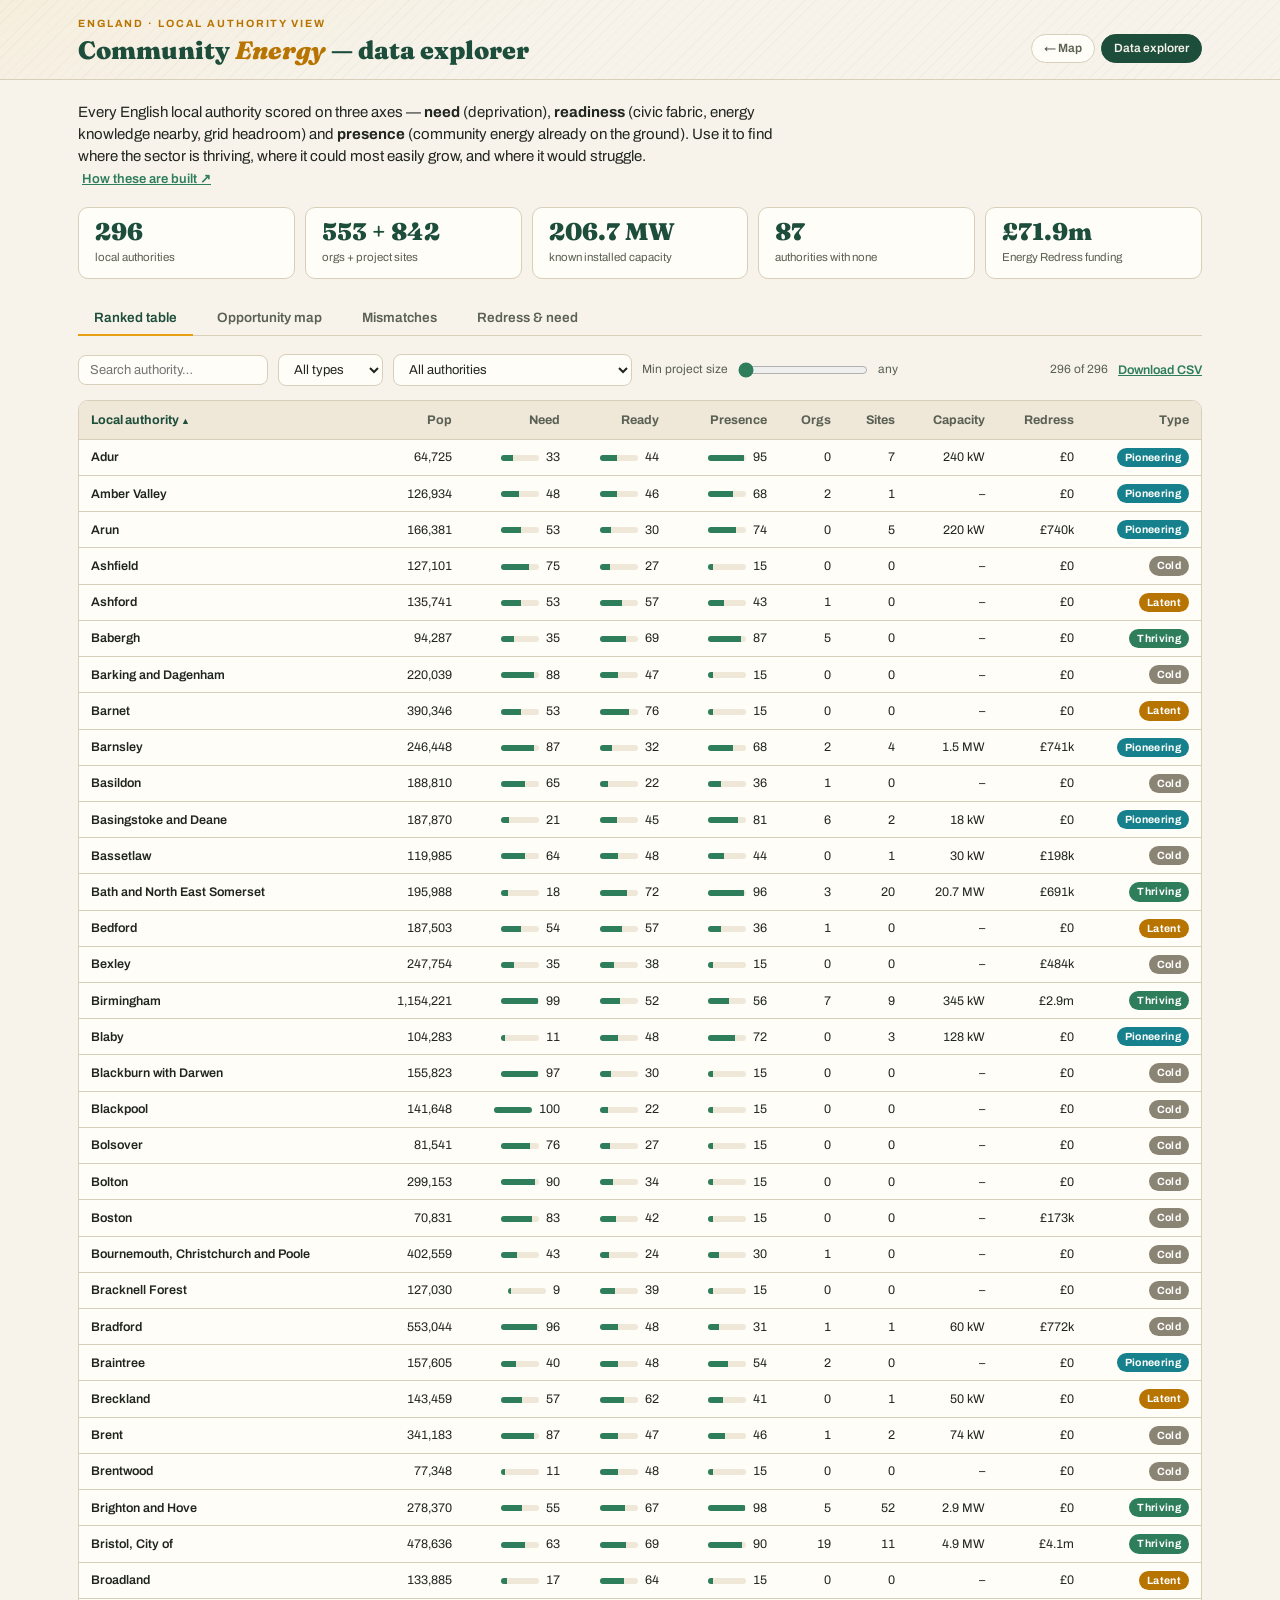
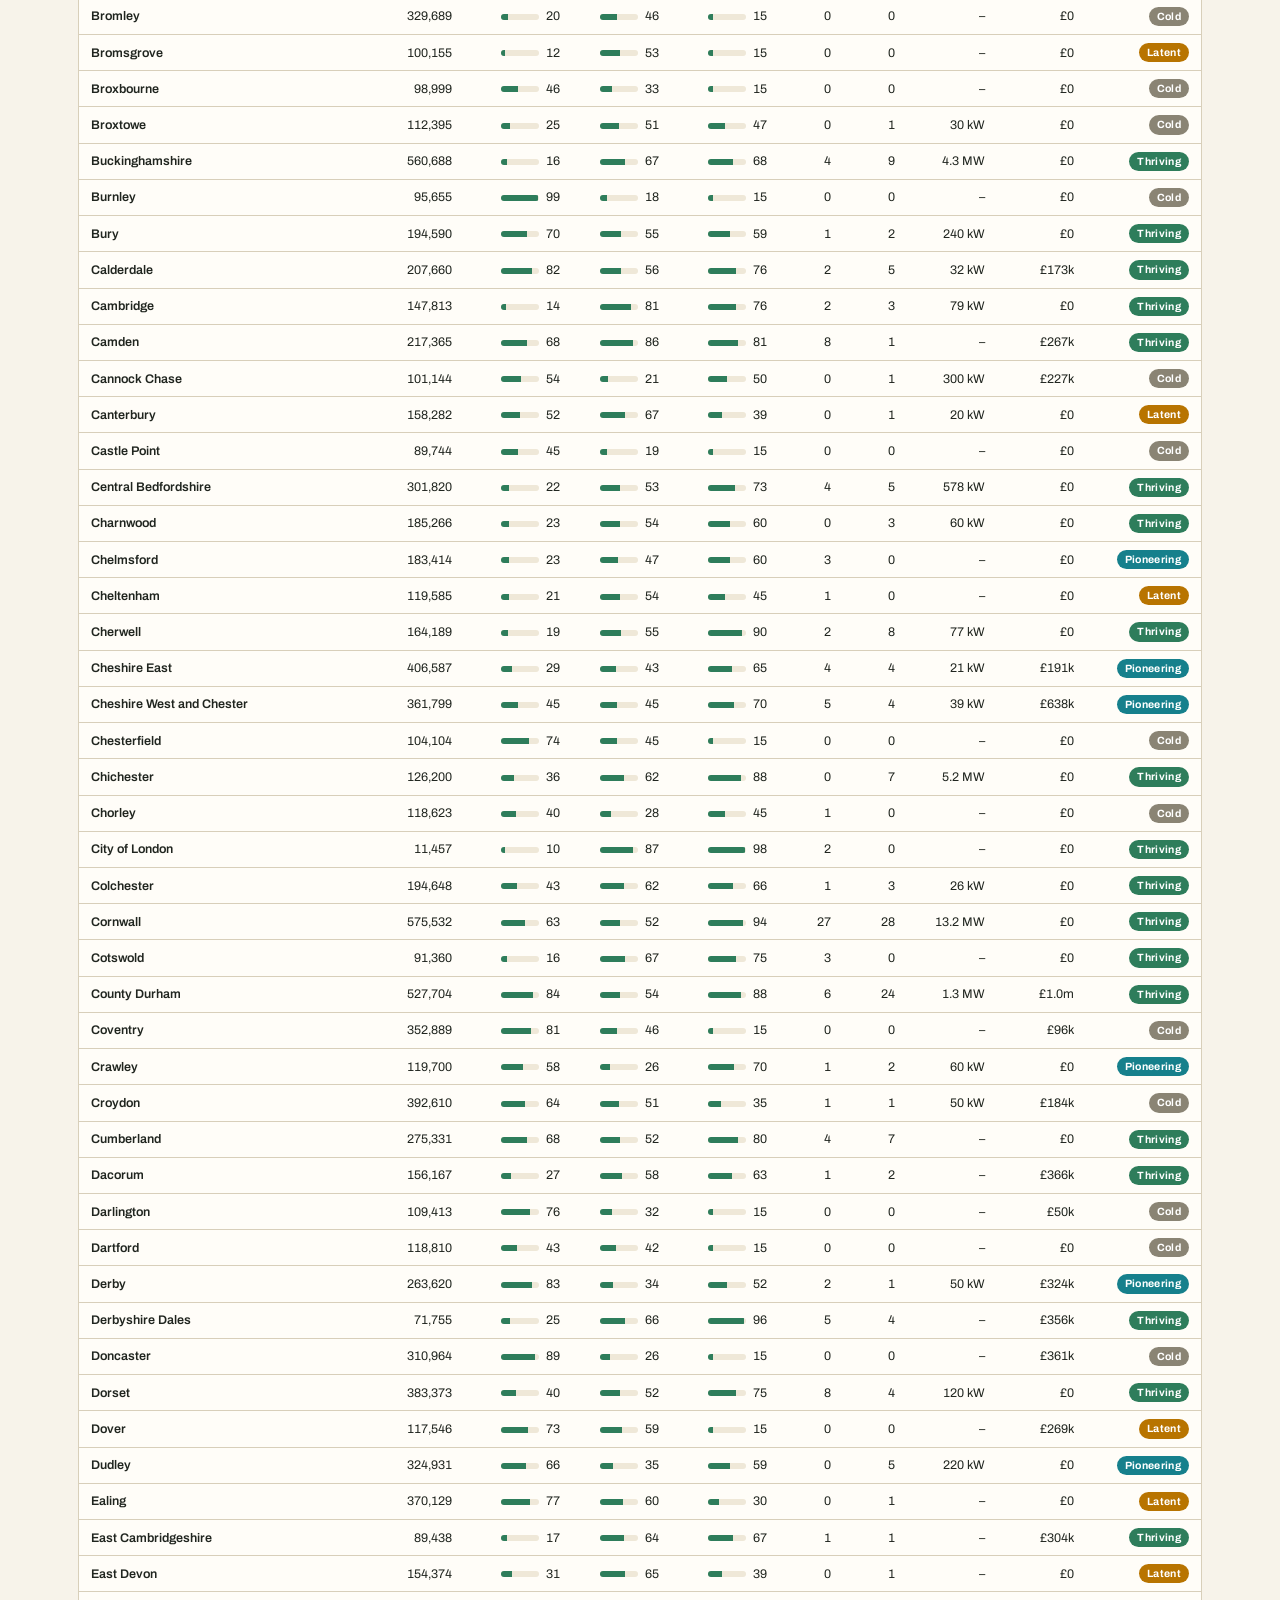
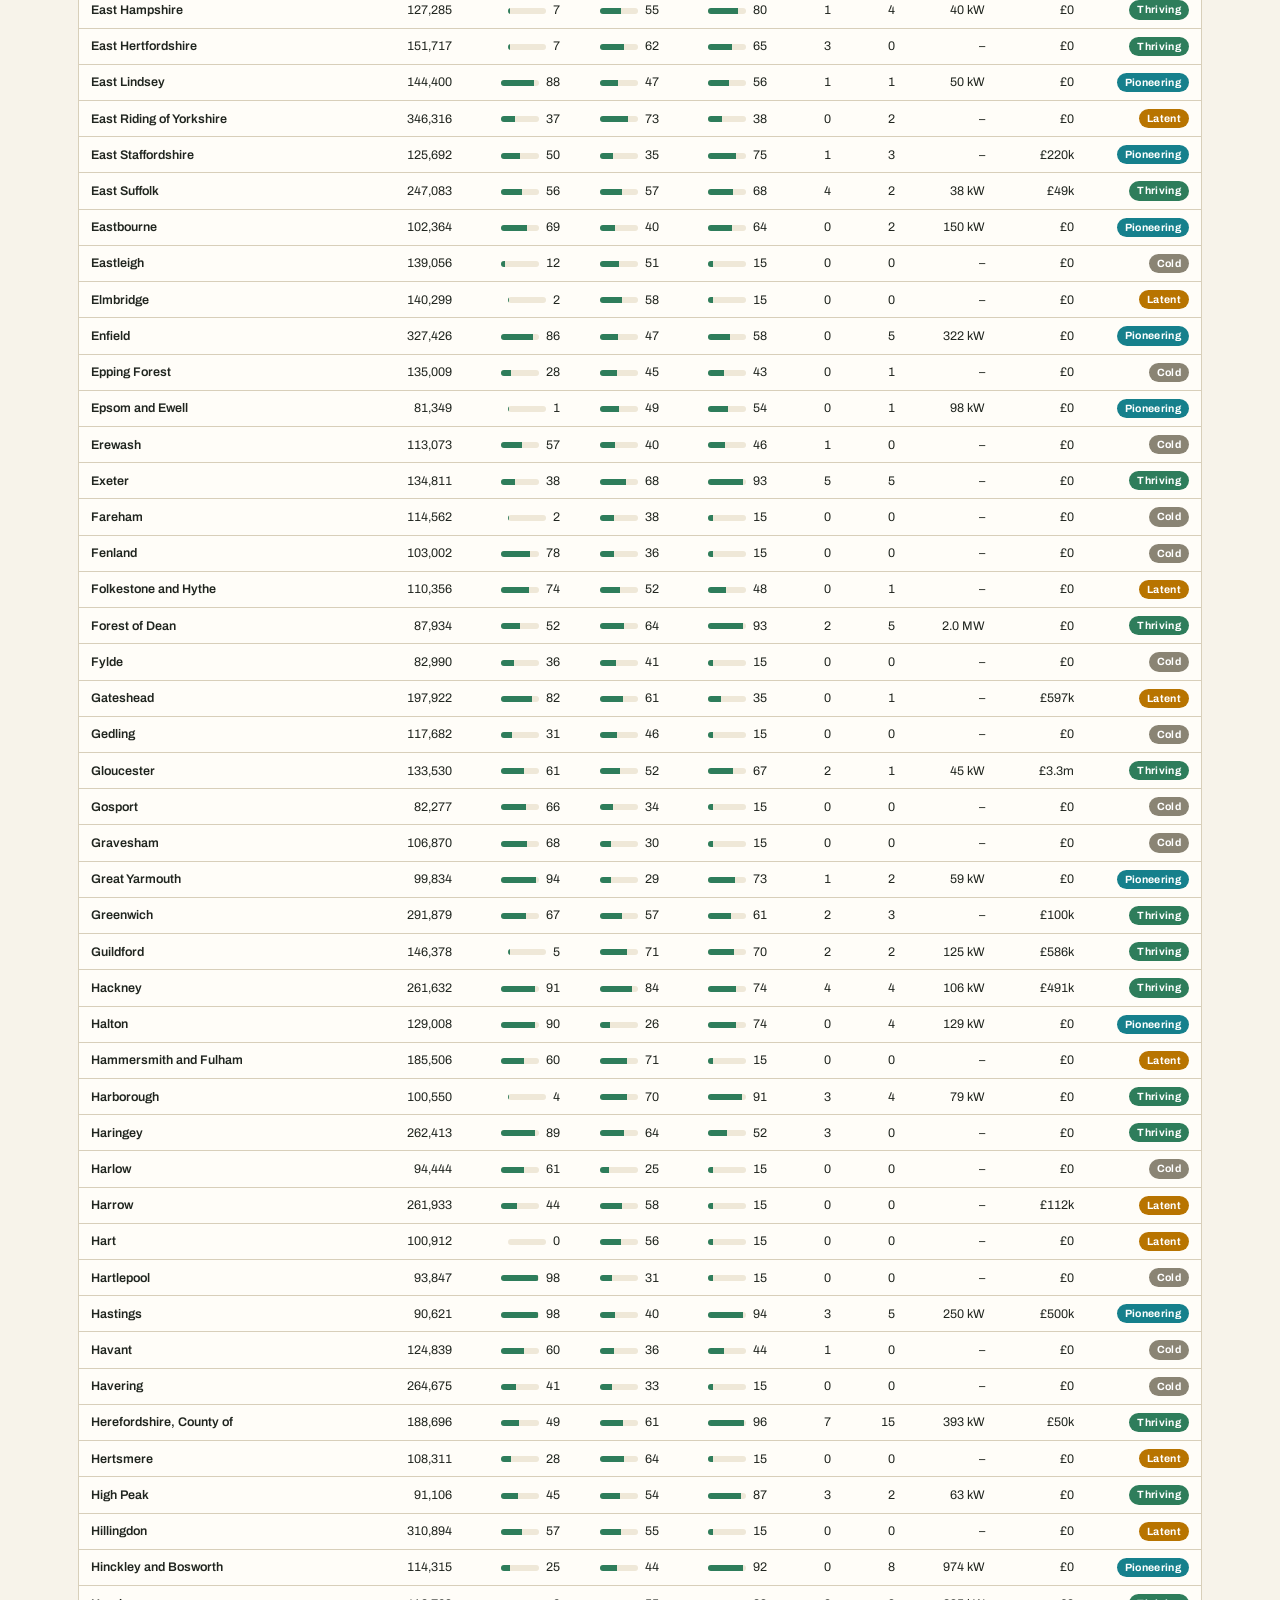
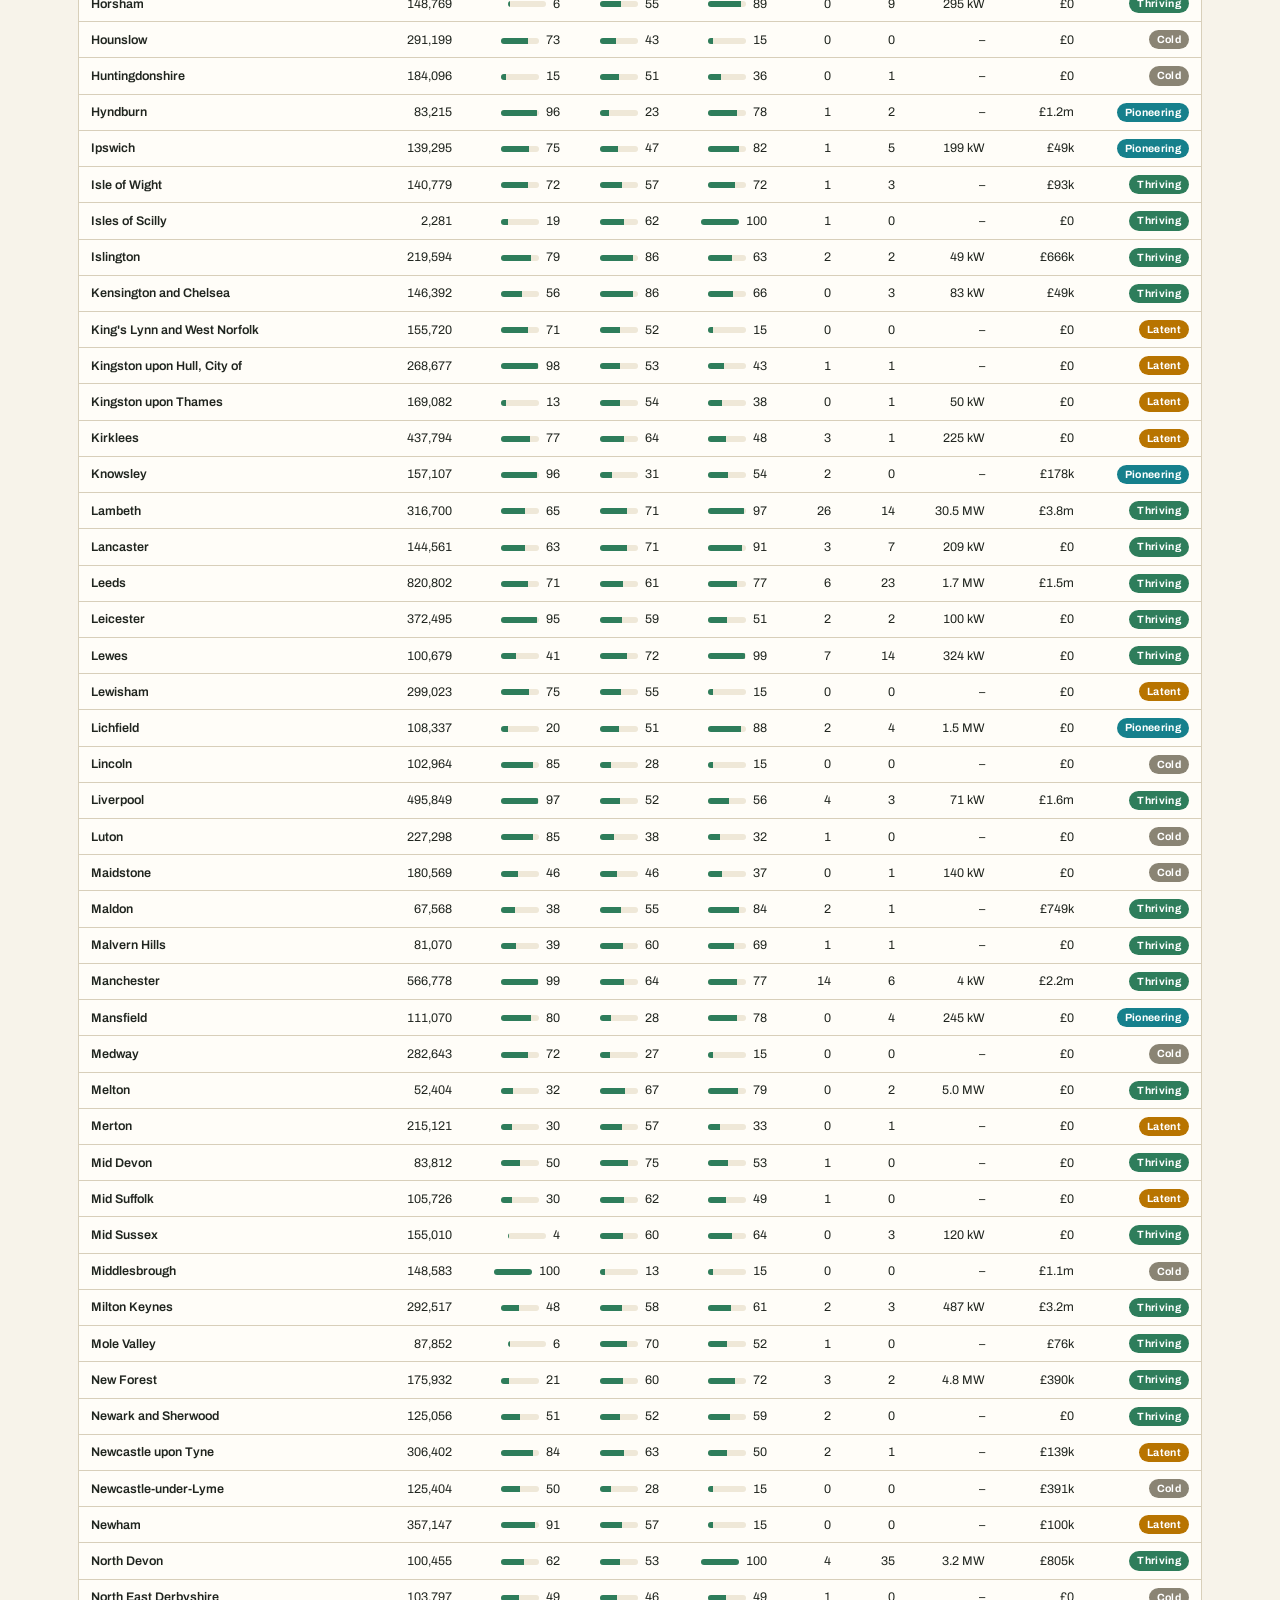
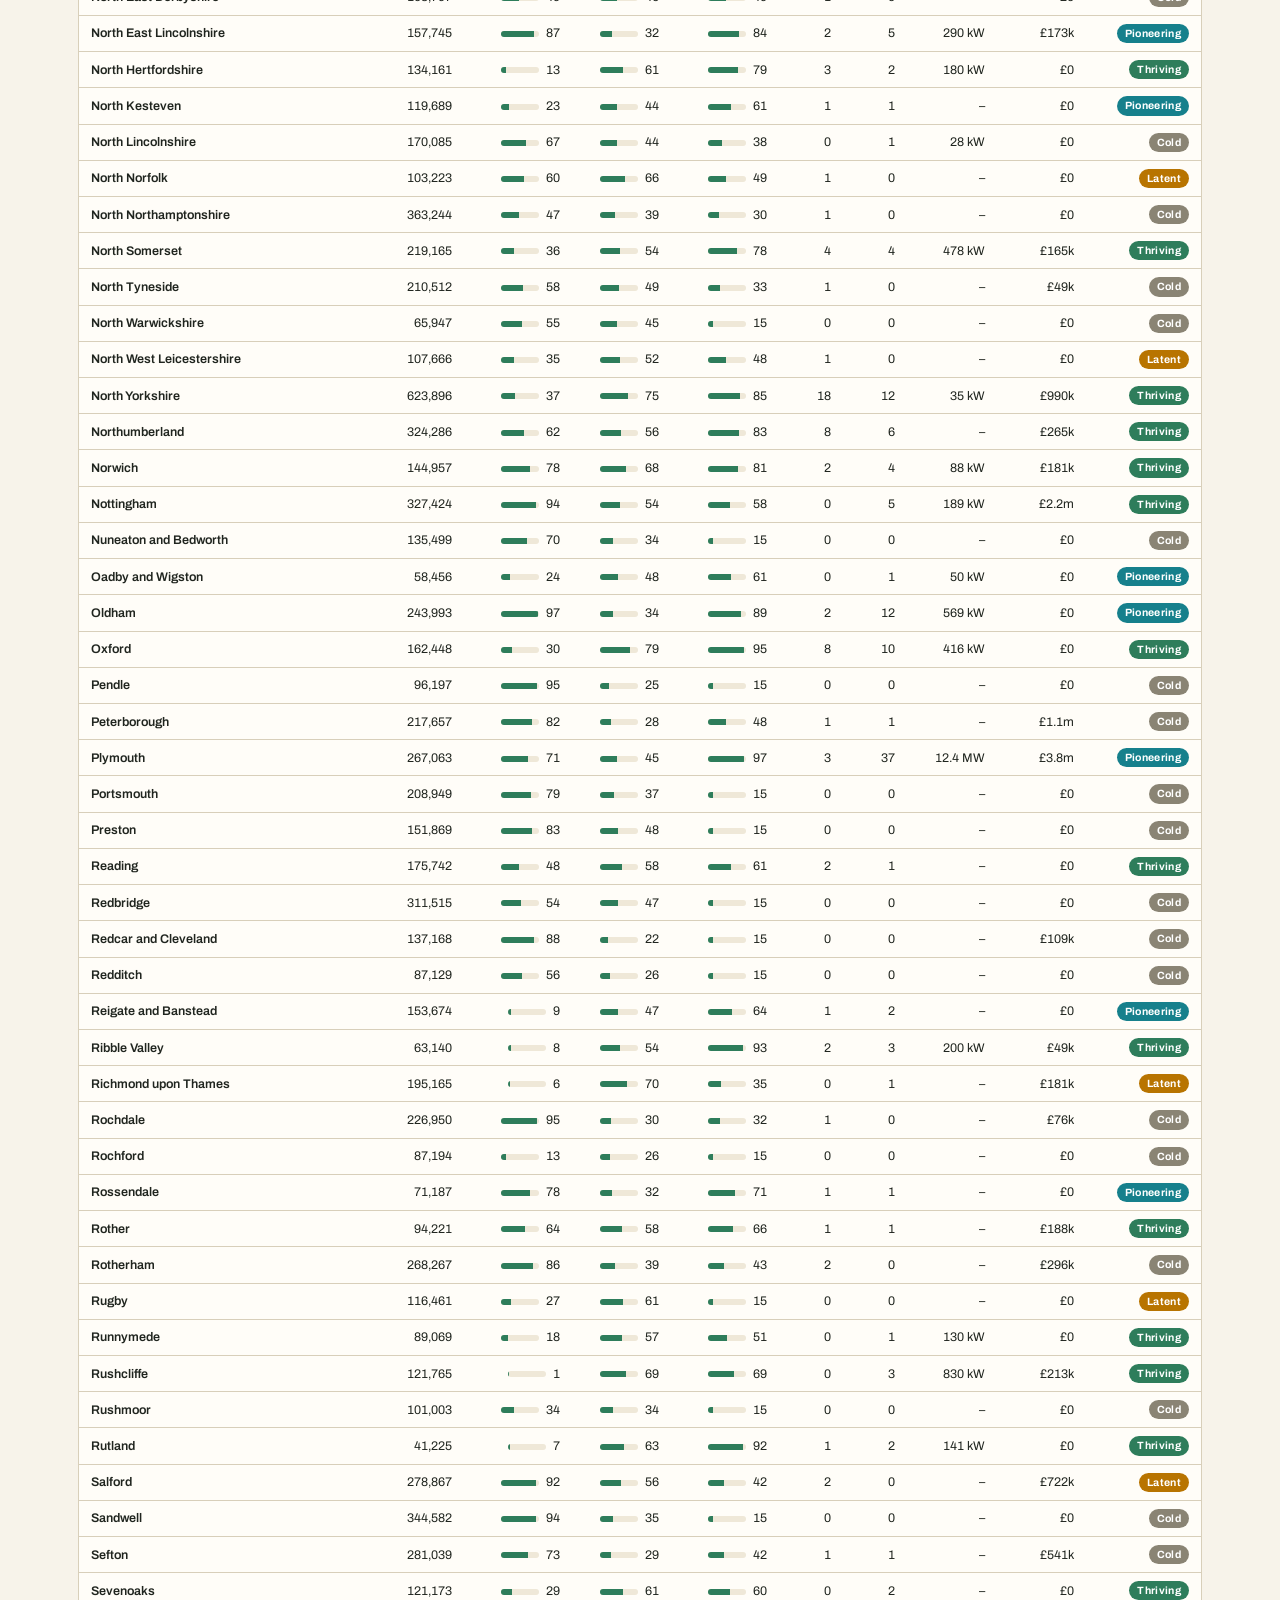
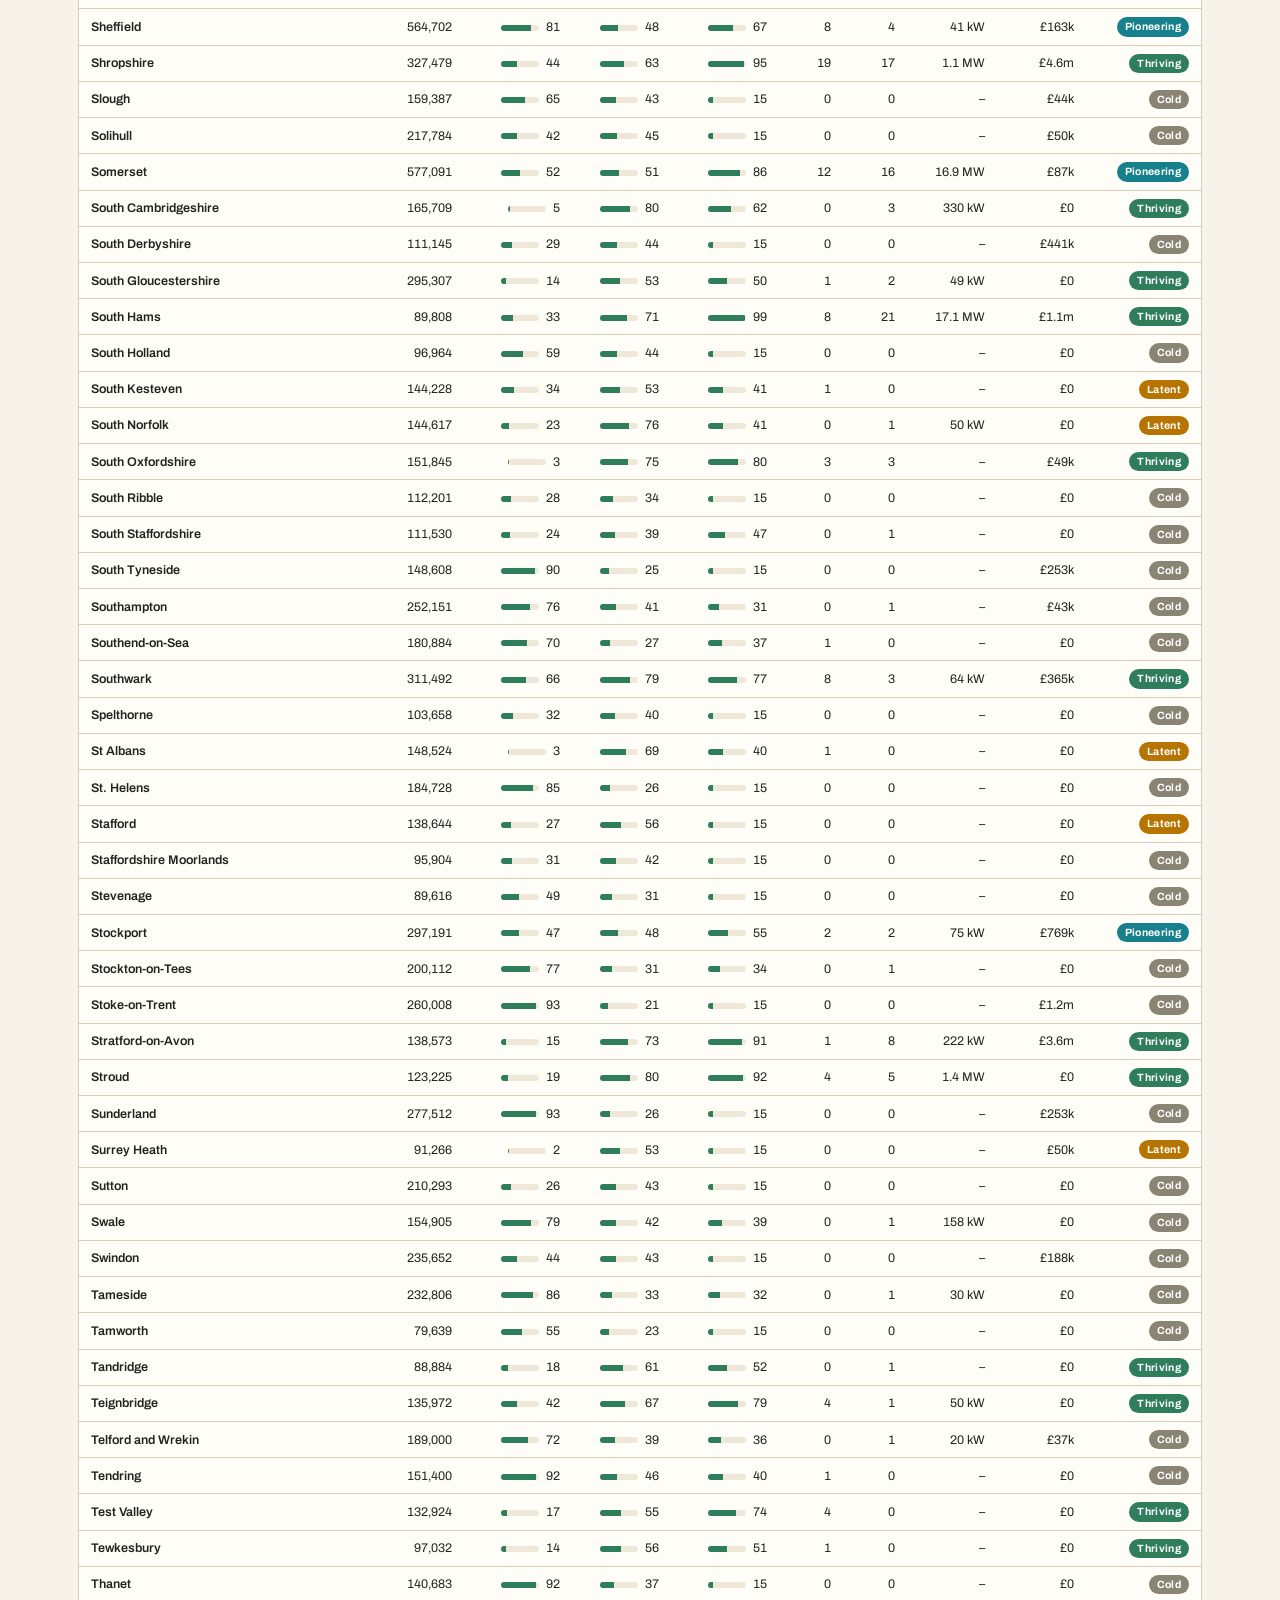
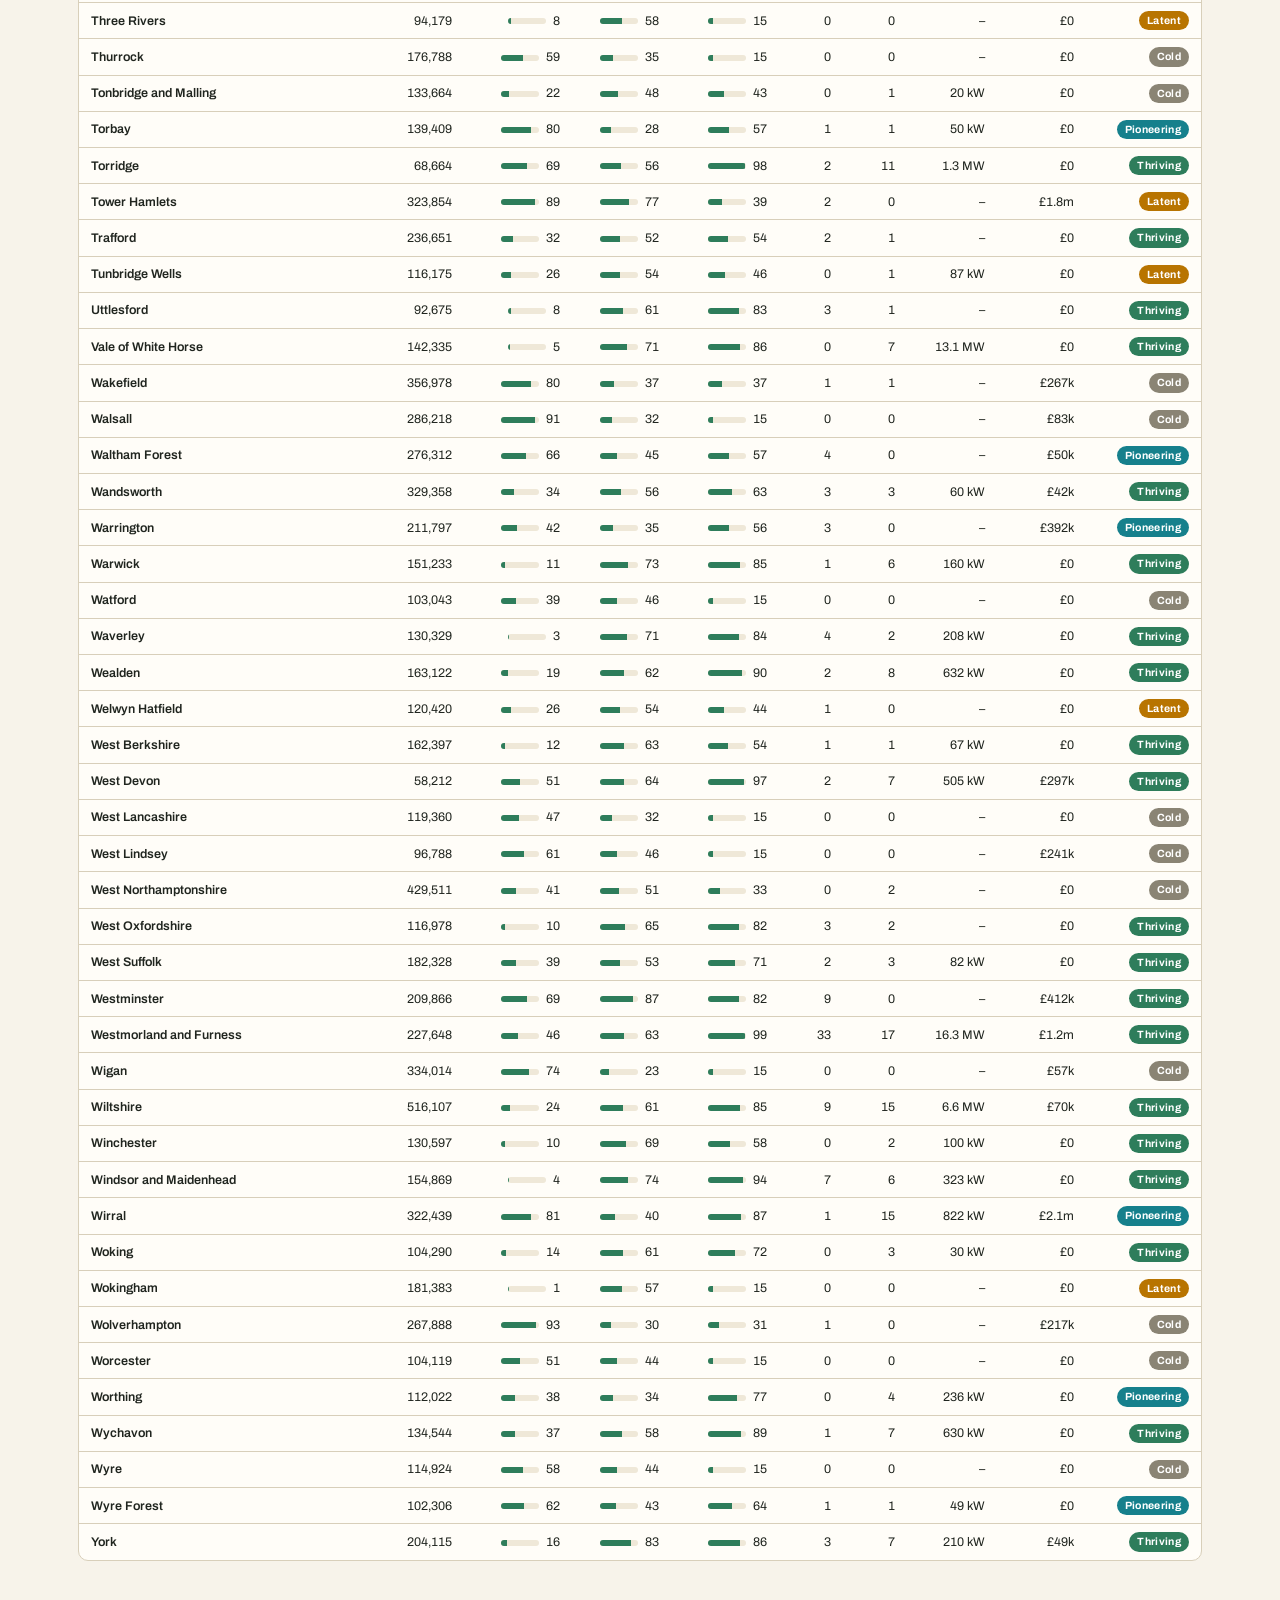
==== web/explore.html @ 7171f8e1 "Add LAD-level data explorer with four analytical lenses Beyond the map, add a data-first explorer (w" ====
<!DOCTYPE html>
<html lang="en">
<head>
<meta charset="utf-8">
<meta name="viewport" content="width=device-width, initial-scale=1">
<title>Community Energy Explorer — Data explorer</title>
<meta name="description" content="Where community energy in England is doing well, where it could most easily do better, and where it would struggle — a data explorer over deprivation, civic fabric, knowledge, grid and redress.">
<link rel="preconnect" href="https://fonts.googleapis.com">
<link rel="preconnect" href="https://fonts.gstatic.com" crossorigin>
<link href="https://fonts.googleapis.com/css2?family=Fraunces:opsz,wght@9..144,500;9..144,650;9..144,900&family=Archivo:wght@400;500;600;700&display=swap" rel="stylesheet">
<link rel="icon" type="image/svg+xml" href="favicon.svg">
<link rel="stylesheet" href="style.css">
</head>
<body class="explore-body">

<header class="explore-top">
  <div class="explore-top-inner">
    <div>
      <div class="kicker">England · local authority view</div>
      <h1>Community <em>Energy</em> — data explorer</h1>
    </div>
    <nav class="view-nav">
      <a class="view-pill" href="index.html">← Map</a>
      <a class="view-pill active" href="explore.html">Data explorer</a>
    </nav>
  </div>
</header>

<main class="explore-main">
  <p class="standfirst lead">Every English local authority scored on three axes — <strong>need</strong>
  (deprivation), <strong>readiness</strong> (civic fabric, energy knowledge nearby, grid headroom)
  and <strong>presence</strong> (community energy already on the ground). Use it to find where the
  sector is thriving, where it could most easily grow, and where it would struggle.
  <button id="method-btn" class="link-btn">How these are built ↗</button></p>

  <div id="stat-strip" class="stat-strip"></div>

  <nav class="lens-tabs" id="lens-tabs" role="tablist">
    <button class="lens-tab active" data-lens="table" role="tab">Ranked table</button>
    <button class="lens-tab" data-lens="typology" role="tab">Opportunity map</button>
    <button class="lens-tab" data-lens="mismatch" role="tab">Mismatches</button>
    <button class="lens-tab" data-lens="redress" role="tab">Redress &amp; need</button>
  </nav>

  <section id="lens-panel" class="lens-panel" aria-live="polite"></section>
</main>

<aside id="drawer" class="drawer hidden">
  <button class="drawer-close" id="drawer-close">×</button>
  <div id="drawer-body"></div>
</aside>
<div id="drawer-scrim" class="drawer-scrim hidden"></div>

<div id="method-modal" class="modal hidden">
  <div class="modal-card">
    <button class="modal-close" id="method-close">×</button>
    <h2>How the explorer is built</h2>
    <div class="modal-scroll">
    <p>Every metric is rolled up to the <strong>local authority district</strong> (296 in England).
    The three headline axes are percentile ranks across those authorities:</p>
    <ul>
      <li><strong>Need</strong> — population-weighted deprivation (English Indices of Deprivation 2025).
      Higher = more deprived.</li>
      <li><strong>Readiness</strong> — the <em>enabling conditions</em>, deliberately excluding existing
      community energy so the comparison is meaningful: civic fabric (charities + community venues per
      resident, 50%), proximity to an energy knowledge base (25%), and green grid headroom where the
      network operator publishes it (25%).</li>
      <li><strong>Presence</strong> — community energy already on the ground: registered societies,
      Community Energy England members and CEE-map project sites, per 100,000 people.</li>
    </ul>
    <p>From these:</p>
    <ul>
      <li><strong>Opportunity</strong> = readiness − presence. High means good conditions but little
      community energy yet — the easiest wins.</li>
      <li><strong>Struggle</strong> = need × (1 − readiness). High means deprived <em>and</em> thin on
      enabling conditions — the hardest ground.</li>
      <li><strong>Typology</strong> — a median split of readiness × presence into <em>thriving</em>,
      <em>latent</em> (easy win), <em>pioneering</em> and <em>cold</em>.</li>
    </ul>
    <p class="small">Caveats: installed capacity comes from the community-maintained CEE map (2024
    vintage) and not every scheme records a size, so capacity totals are a floor, not a census.
    Grid headroom covers only the Northern Powergrid and SSEN SEPD areas; elsewhere readiness uses a
    neutral grid score. Organisation and redress locations are registered offices or stated project
    towns, which may differ from where work actually happens. Full sources and method:
    <a href="https://github.com/mikefsway/community-energy-explorer" target="_blank" rel="noopener">the repository</a>.</p>
    </div>
  </div>
</div>

<script src="explore.js"></script>
</body>
</html>
---- web/style.css ----
:root {
  --paper: #f7f3ea;
  --paper-deep: #efe8d8;
  --ink: #20251f;
  --ink-soft: #5a6052;
  --green: #1d4d3b;
  --green-bright: #2e7d5b;
  --amber: #e8a013;
  --amber-deep: #b87400;
  --teal: #16808c;
  --rule: #d8cfba;
  --card: #fffdf8;
  --shadow: 0 2px 14px rgba(32, 37, 31, .14);
  --font-display: "Fraunces", Georgia, serif;
  --font-body: "Archivo", "Helvetica Neue", sans-serif;
}

* { box-sizing: border-box; }
html, body { margin: 0; height: 100%; }
body {
  font-family: var(--font-body);
  color: var(--ink);
  background: var(--paper);
  font-size: 14px;
  line-height: 1.45;
}

#app { display: flex; height: 100vh; height: 100dvh; }

/* ---------- panel ---------- */
#panel {
  width: 348px;
  min-width: 348px;
  overflow-y: auto;
  background:
    linear-gradient(160deg, rgba(232,160,19,.05), transparent 30%),
    var(--paper);
  border-right: 1px solid var(--rule);
  display: flex;
  flex-direction: column;
  z-index: 5;
}

.panel-head {
  padding: 22px 22px 16px;
  border-bottom: 1px solid var(--rule);
  background:
    repeating-linear-gradient(-45deg, transparent 0 7px, rgba(29,77,59,.035) 7px 8px);
}
.kicker {
  font-size: 10.5px;
  letter-spacing: .18em;
  text-transform: uppercase;
  color: var(--amber-deep);
  font-weight: 700;
  margin-bottom: 6px;
}
.panel-head h1 {
  font-family: var(--font-display);
  font-weight: 900;
  font-size: 27px;
  line-height: 1.08;
  margin: 0 0 8px;
  color: var(--green);
}
.panel-head h1 em {
  font-style: italic;
  color: var(--amber-deep);
}
.standfirst {
  margin: 0;
  color: var(--ink-soft);
  font-size: 13px;
}

.control-block {
  padding: 16px 22px;
  border-bottom: 1px solid var(--rule);
}
.control-block h2 {
  font-family: var(--font-display);
  font-size: 14px;
  font-weight: 650;
  margin: 0 0 10px;
  color: var(--green);
}

/* metric tabs */
.metric-tabs { display: flex; gap: 6px; flex-wrap: wrap; }
.metric-tab {
  font-family: var(--font-body);
  font-size: 12px;
  font-weight: 600;
  padding: 6px 11px;
  border: 1.5px solid var(--rule);
  border-radius: 999px;
  background: var(--card);
  color: var(--ink-soft);
  cursor: pointer;
  transition: all .15s ease;
}
.metric-tab:hover { border-color: var(--green-bright); color: var(--green); }
.metric-tab.active {
  background: var(--green);
  border-color: var(--green);
  color: #f7f3ea;
}
.metric-note {
  font-size: 11.5px;
  color: var(--ink-soft);
  margin: 10px 0 0;
}

/* legend */
#legend { margin-top: 12px; }
.legend-ramp { display: flex; gap: 2px; }
.legend-ramp .cell { flex: 1; height: 13px; border-radius: 2px; }
.legend-labels {
  display: flex; justify-content: space-between;
  font-size: 10.5px; color: var(--ink-soft); margin-top: 3px;
}
.legend-bivar { display: flex; align-items: flex-end; gap: 10px; }
.bivar-grid {
  display: grid;
  grid-template-columns: repeat(3, 26px);
  grid-template-rows: repeat(3, 26px);
  gap: 2px;
  transform: rotate(-45deg) translateY(6px);
  margin: 18px 12px 22px;
}
.bivar-grid .cell { border-radius: 2px; }
.bivar-axis { font-size: 10.5px; color: var(--ink-soft); line-height: 1.5; }

/* layer toggles */
.layer-toggle {
  display: flex; align-items: center; gap: 8px;
  padding: 6px 0;
  font-size: 13px;
  cursor: pointer;
  user-select: none;
}
.layer-toggle input { accent-color: var(--green-bright); width: 15px; height: 15px; }
.swatch {
  width: 13px; height: 13px; border-radius: 50%;
  border: 1.5px solid rgba(32,37,31,.4);
  flex-shrink: 0;
}
.sw-org   { background: var(--amber); }
.sw-proj  { background: var(--green-bright); }
.sw-redress { background: #7d4fb3; }
.sw-knowledge { background: #2d5fa6; }
.sw-infra { background: var(--teal); border-radius: 3px; }
.sw-grid  { background: linear-gradient(90deg,#2e9e5b 33%,#e8a013 33% 66%,#cb4b3a 66%); }
.sw-dno   { background: transparent; border: 2px dashed var(--ink-soft); border-radius: 2px; }
.count { margin-left: auto; font-size: 11px; color: var(--ink-soft); font-variant-numeric: tabular-nums; }

/* detail card */
#detail { font-size: 12.5px; }
.detail-empty { color: var(--ink-soft); font-style: italic; }
.detail-card h3 {
  font-family: var(--font-display);
  font-size: 16px; font-weight: 650;
  margin: 0 0 2px; color: var(--green);
}
.detail-card .sub { color: var(--ink-soft); font-size: 11.5px; margin-bottom: 10px; }
.stat-row {
  display: flex; justify-content: space-between; align-items: baseline;
  padding: 5px 0; border-top: 1px dotted var(--rule);
}
.stat-row .k { color: var(--ink-soft); }
.stat-row .v { font-weight: 700; font-variant-numeric: tabular-nums; }
.decile-pips { display: flex; gap: 2px; margin-top: 2px; }
.decile-pips span {
  width: 14px; height: 7px; border-radius: 1.5px; background: var(--paper-deep);
}

/* footer */
.panel-foot {
  margin-top: auto;
  padding: 14px 22px 18px;
}
.link-btn {
  background: none; border: none; padding: 0;
  font-family: var(--font-body); font-size: 12.5px; font-weight: 600;
  color: var(--green-bright); text-decoration: underline; cursor: pointer;
}
.attribution { font-size: 10px; color: var(--ink-soft); margin-top: 8px; line-height: 1.5; }

/* ---------- map ---------- */
#map-wrap { flex: 1; position: relative; }
#map { position: absolute; inset: 0; background: #e7e2d4; }

#search-box {
  position: absolute; top: 14px; left: 14px; z-index: 4;
  width: 240px;
}
#search {
  width: 100%;
  font-family: var(--font-body); font-size: 13px;
  padding: 9px 12px;
  border: 1.5px solid var(--rule); border-radius: 8px;
  background: var(--card); color: var(--ink);
  box-shadow: var(--shadow);
  outline: none;
}
#search:focus { border-color: var(--green-bright); }
#search-results {
  background: var(--card); border-radius: 8px; margin-top: 4px;
  box-shadow: var(--shadow); overflow: hidden;
}
#search-results div {
  padding: 8px 12px; font-size: 12.5px; cursor: pointer;
}
#search-results div:hover { background: var(--paper-deep); }

#zoom-hint {
  position: absolute; bottom: 26px; left: 50%; transform: translateX(-50%);
  background: rgba(32,37,31,.82); color: #f7f3ea;
  font-size: 12px; padding: 6px 14px; border-radius: 999px;
  pointer-events: none; opacity: 0; transition: opacity .4s;
  z-index: 4;
}
#zoom-hint.show { opacity: 1; }

/* popups */
.maplibregl-popup-content {
  font-family: var(--font-body);
  background: var(--card);
  border-radius: 8px;
  box-shadow: var(--shadow);
  padding: 12px 14px;
  font-size: 12.5px;
  max-width: 260px;
}
.maplibregl-popup-content h4 {
  font-family: var(--font-display);
  margin: 0 0 4px; font-size: 14px; color: var(--green);
}
.maplibregl-popup-content .tag {
  display: inline-block;
  font-size: 10px; font-weight: 700; letter-spacing: .06em; text-transform: uppercase;
  padding: 2px 7px; border-radius: 999px;
  background: var(--paper-deep); color: var(--ink-soft);
  margin: 0 4px 6px 0;
}
.maplibregl-popup-content p { margin: 4px 0 0; }

/* ---------- modal ---------- */
.modal {
  position: fixed; inset: 0; z-index: 50;
  background: rgba(32,37,31,.5);
  display: flex; align-items: center; justify-content: center;
  padding: 20px;
}
.modal.hidden { display: none; }
.modal-card {
  position: relative;
  background: var(--paper);
  border-radius: 12px;
  max-width: 620px; max-height: 84vh; overflow-y: auto;
  padding: 28px 32px;
  box-shadow: 0 12px 50px rgba(0,0,0,.3);
}
.modal-card h2 {
  font-family: var(--font-display); font-weight: 900;
  color: var(--green); margin: 0 0 12px; font-size: 22px;
}
.modal-card ul { padding-left: 20px; }
.modal-card li { margin-bottom: 8px; }
.modal-card .small { font-size: 12px; color: var(--ink-soft); }
.modal-close {
  position: absolute; top: 10px; right: 14px;
  background: none; border: none; font-size: 26px; color: var(--ink-soft);
  cursor: pointer; line-height: 1;
}

/* ---------- mobile ---------- */
@media (max-width: 760px) {
  #app { flex-direction: column-reverse; }
  #panel {
    width: 100%; min-width: 0;
    max-height: 46vh;
    border-right: none; border-top: 1px solid var(--rule);
  }
  .panel-head h1 { font-size: 21px; }
  #search-box { width: calc(100% - 28px); }
}

/* ============================================================
   View navigation (shared map ↔ explorer)
   ============================================================ */
.view-nav { display: flex; gap: 6px; margin-top: 12px; }
.view-pill {
  font-size: 12px; font-weight: 600; text-decoration: none;
  padding: 5px 12px; border-radius: 999px;
  border: 1.5px solid var(--rule); background: var(--card); color: var(--ink-soft);
  transition: all .15s ease;
}
.view-pill:hover { border-color: var(--green-bright); color: var(--green); }
.view-pill.active { background: var(--green); border-color: var(--green); color: var(--paper); }

/* ============================================================
   Data explorer page
   ============================================================ */
.explore-body { background: var(--paper); overflow-y: auto; height: auto; min-height: 100%; }
.explore-top {
  border-bottom: 1px solid var(--rule);
  background:
    linear-gradient(160deg, rgba(232,160,19,.06), transparent 40%),
    repeating-linear-gradient(-45deg, transparent 0 7px, rgba(29,77,59,.03) 7px 8px),
    var(--paper);
  position: sticky; top: 0; z-index: 30;
  backdrop-filter: blur(2px);
}
.explore-top-inner {
  max-width: 1180px; margin: 0 auto;
  display: flex; align-items: flex-end; justify-content: space-between; gap: 18px;
  padding: 16px 28px;
}
.explore-top h1 {
  font-family: var(--font-display); font-weight: 900; font-size: 25px; line-height: 1.05;
  margin: 4px 0 0; color: var(--green);
}
.explore-top h1 em { font-style: italic; color: var(--amber-deep); }
.explore-top .view-nav { margin: 0; }

.explore-main { max-width: 1180px; margin: 0 auto; padding: 22px 28px 64px; }
.lead { font-size: 15px; max-width: 78ch; margin: 0 0 18px; color: var(--ink); }
.lead .link-btn { font-size: 13px; margin-left: 4px; }

/* stat strip */
.stat-strip {
  display: flex; flex-wrap: wrap; gap: 10px; margin-bottom: 22px;
}
.stat {
  flex: 1 1 150px; background: var(--card); border: 1px solid var(--rule);
  border-radius: 10px; padding: 12px 16px;
}
.stat-v {
  font-family: var(--font-display); font-weight: 900; font-size: 24px; color: var(--green);
  font-variant-numeric: tabular-nums; line-height: 1;
}
.stat-k { font-size: 11.5px; color: var(--ink-soft); margin-top: 5px; }

/* lens tabs */
.lens-tabs { display: flex; gap: 8px; flex-wrap: wrap; border-bottom: 1.5px solid var(--rule); margin-bottom: 18px; }
.lens-tab {
  font-family: var(--font-body); font-size: 13.5px; font-weight: 600;
  padding: 9px 16px; border: none; background: none; color: var(--ink-soft);
  cursor: pointer; border-bottom: 2.5px solid transparent; margin-bottom: -1.5px;
}
.lens-tab:hover { color: var(--green); }
.lens-tab.active { color: var(--green); border-bottom-color: var(--amber); }

.lens-intro { font-size: 13.5px; color: var(--ink-soft); max-width: 84ch; margin: 0 0 16px; line-height: 1.55; }
.lens-intro strong { color: var(--ink); }
.rstat { display: inline-block; margin-top: 6px; color: var(--ink); }
.rstat strong { color: var(--amber-deep); }

/* badges */
.badge {
  display: inline-block; font-size: 10.5px; font-weight: 700; letter-spacing: .03em;
  padding: 2px 8px; border-radius: 999px; color: #fff; white-space: nowrap;
}
.badge.thriving   { background: var(--green-bright); }
.badge.latent     { background: var(--amber-deep); }
.badge.pioneering { background: var(--teal); }
.badge.cold       { background: #8a8474; }

/* ---------- controls ---------- */
.controls {
  display: flex; flex-wrap: wrap; align-items: center; gap: 10px; margin-bottom: 14px;
}
.ctrl-input {
  font-family: var(--font-body); font-size: 13px;
  padding: 7px 11px; border: 1.5px solid var(--rule); border-radius: 8px;
  background: var(--card); color: var(--ink); outline: none;
}
.ctrl-input:focus { border-color: var(--green-bright); }
#t-search { min-width: 190px; }
.ctrl-slider {
  display: flex; align-items: center; gap: 8px; font-size: 12px; color: var(--ink-soft);
}
.ctrl-slider input[type=range] { accent-color: var(--green-bright); width: 130px; }
.ctrl-slider span { font-variant-numeric: tabular-nums; min-width: 46px; }
.ctrl-spacer { flex: 1; }
.ctrl-count { font-size: 12px; color: var(--ink-soft); font-variant-numeric: tabular-nums; }

/* ---------- data table ---------- */
.table-scroll { overflow-x: auto; border: 1px solid var(--rule); border-radius: 10px; background: var(--card); }
.data-table { width: 100%; border-collapse: collapse; font-size: 12.5px; }
.data-table th {
  text-align: right; padding: 10px 12px; font-weight: 700; color: var(--ink-soft);
  white-space: nowrap; cursor: pointer; position: sticky; top: 0;
  background: var(--paper-deep); border-bottom: 1.5px solid var(--rule); user-select: none;
}
.data-table th.tl { text-align: left; }
.data-table th:hover { color: var(--green); }
.data-table th.sorted { color: var(--green); }
.data-table th.sorted.asc::after { content: " ▲"; font-size: 9px; }
.data-table th.sorted.desc::after { content: " ▼"; font-size: 9px; }
.data-table td { padding: 8px 12px; border-bottom: 1px solid var(--rule); white-space: nowrap; }
.data-table td.num { text-align: right; font-variant-numeric: tabular-nums; }
.data-table td.tl { text-align: left; font-weight: 600; color: var(--ink); }
.data-table tbody tr { cursor: pointer; }
.data-table tbody tr:hover { background: var(--paper); }
.data-table tbody tr:last-child td { border-bottom: none; }

.minibar {
  display: inline-block; width: 38px; height: 6px; background: var(--paper-deep);
  border-radius: 3px; vertical-align: middle; margin-right: 7px; overflow: hidden;
}
.minibar i { display: block; height: 100%; background: var(--green-bright); }
.minibar.wide { width: 100%; height: 8px; }

/* ---------- typology / scatter ---------- */
.typo-wrap { display: flex; gap: 22px; align-items: flex-start; flex-wrap: wrap; }
.scatter { flex: 1 1 460px; min-width: 320px; max-width: 780px; height: auto;
  border: 1px solid var(--rule); border-radius: 10px; background: var(--card); }
.scatter .q-thriving   { fill: rgba(46,125,91,.09); }
.scatter .q-latent     { fill: rgba(232,160,19,.13); }
.scatter .q-pioneering { fill: rgba(22,128,140,.07); }
.scatter .q-cold       { fill: rgba(138,132,116,.09); }
.scatter .med { stroke: var(--ink-soft); stroke-width: 1; stroke-dasharray: 4 4; opacity: .55; }
.scatter .axlab { font-family: var(--font-body); font-size: 12px; font-weight: 600; fill: var(--ink-soft); }
.scatter .axlab.small { font-size: 10.5px; font-weight: 600; }
.scatter .qlab { font-family: var(--font-body); font-size: 12px; font-weight: 800; letter-spacing: .08em; opacity: .8; }
.scatter .badge-thriving   { fill: var(--green-bright); }
.scatter .badge-latent     { fill: var(--amber-deep); }
.scatter .badge-pioneering { fill: var(--teal); }
.scatter .badge-cold       { fill: #8a8474; }
.scatter .dot { cursor: pointer; transition: stroke-width .1s; }
.scatter .dot:hover { stroke-width: 1.6; }

.typo-side { flex: 1 1 280px; min-width: 240px; display: flex; flex-direction: column; gap: 16px; }
.typo-list h3 {
  font-family: var(--font-display); font-size: 14px; font-weight: 650; color: var(--green);
  margin: 0 0 8px; display: flex; align-items: center; gap: 7px; line-height: 1.3;
}
.typo-list ol { list-style: none; margin: 0; padding: 0; }
.typo-list li, .mm-card li {
  display: flex; justify-content: space-between; align-items: baseline; gap: 10px;
  padding: 6px 0; border-top: 1px dotted var(--rule); font-size: 12.5px; cursor: pointer;
}
.typo-list li:hover, .mm-card li:hover { color: var(--green); }
.typo-list li span, .mm-card li span { font-weight: 600; }
.typo-list li em, .mm-card li em {
  font-style: normal; color: var(--ink-soft); font-size: 11.5px; font-variant-numeric: tabular-nums;
  white-space: nowrap;
}
.mm-empty { color: var(--ink-soft); font-style: italic; cursor: default; }

/* ---------- mismatch grid ---------- */
.mismatch-grid { display: grid; grid-template-columns: repeat(auto-fit, minmax(280px, 1fr)); gap: 16px; }
.mm-card { background: var(--card); border: 1px solid var(--rule); border-radius: 12px; padding: 16px 18px; }
.mm-head { display: flex; align-items: center; justify-content: space-between; gap: 10px; }
.mm-head h3 { font-family: var(--font-display); font-size: 15px; font-weight: 650; color: var(--green); margin: 0; }
.mm-count {
  font-family: var(--font-display); font-weight: 900; font-size: 20px; color: var(--amber-deep);
  font-variant-numeric: tabular-nums;
}
.mm-sub { font-size: 12px; color: var(--ink-soft); margin: 4px 0 8px; line-height: 1.5; }
.mm-card ol { list-style: none; margin: 0; padding: 0; }
.mm-more { font-size: 11.5px; color: var(--ink-soft); margin-top: 8px; }

/* ---------- detail drawer ---------- */
.drawer {
  position: fixed; top: 0; right: 0; height: 100%; width: 384px; max-width: 92vw;
  background: var(--card); box-shadow: -8px 0 36px rgba(32,37,31,.22); z-index: 60;
  overflow-y: auto; padding: 24px 26px 48px;
}
.drawer.hidden { display: none; }
.drawer-scrim { position: fixed; inset: 0; background: rgba(32,37,31,.32); z-index: 55; }
.drawer-scrim.hidden { display: none; }
.drawer-close {
  position: absolute; top: 12px; right: 16px; background: none; border: none;
  font-size: 26px; color: var(--ink-soft); cursor: pointer; line-height: 1;
}
.d-kicker { font-size: 11px; letter-spacing: .04em; text-transform: uppercase; color: var(--ink-soft); margin-bottom: 6px; }
.drawer h2 { font-family: var(--font-display); font-weight: 900; font-size: 22px; color: var(--green); margin: 0 0 4px; }
.d-typblurb { font-size: 12.5px; color: var(--ink-soft); margin: 0 0 16px; font-style: italic; }
.d-axes { display: flex; flex-direction: column; gap: 9px; margin-bottom: 16px; }
.d-axis { display: grid; grid-template-columns: 130px 1fr 32px; align-items: center; gap: 8px; font-size: 12px; }
.d-axis > span { color: var(--ink-soft); }
.d-axis b { text-align: right; font-variant-numeric: tabular-nums; }
.d-scores { display: flex; gap: 10px; margin-bottom: 16px; }
.d-score { flex: 1; background: var(--paper); border: 1px solid var(--rule); border-radius: 9px; padding: 9px 12px; }
.d-score span { display: block; font-size: 11px; color: var(--ink-soft); }
.d-score b { font-family: var(--font-display); font-size: 19px; color: var(--ink); font-variant-numeric: tabular-nums; }
.d-grid { display: flex; flex-direction: column; }
.d-row { display: flex; justify-content: space-between; gap: 12px; padding: 6px 0; border-top: 1px dotted var(--rule); font-size: 12.5px; }
.d-row span { color: var(--ink-soft); }
.d-row strong { font-variant-numeric: tabular-nums; text-align: right; }
.d-maplink {
  display: inline-block; margin-top: 18px; font-size: 13px; font-weight: 700;
  color: var(--green-bright); text-decoration: none; padding: 9px 16px;
  border: 1.5px solid var(--green-bright); border-radius: 8px;
}
.d-maplink:hover { background: var(--green); border-color: var(--green); color: var(--paper); }

.modal-scroll { max-height: 64vh; overflow-y: auto; }

/* ---------- explorer mobile ---------- */
@media (max-width: 760px) {
  .explore-top-inner { flex-direction: column; align-items: flex-start; gap: 10px; padding: 14px 18px; }
  .explore-main { padding: 18px 18px 56px; }
  .lead { font-size: 14px; }
  .typo-wrap { flex-direction: column; }
  .scatter { width: 100%; }
}
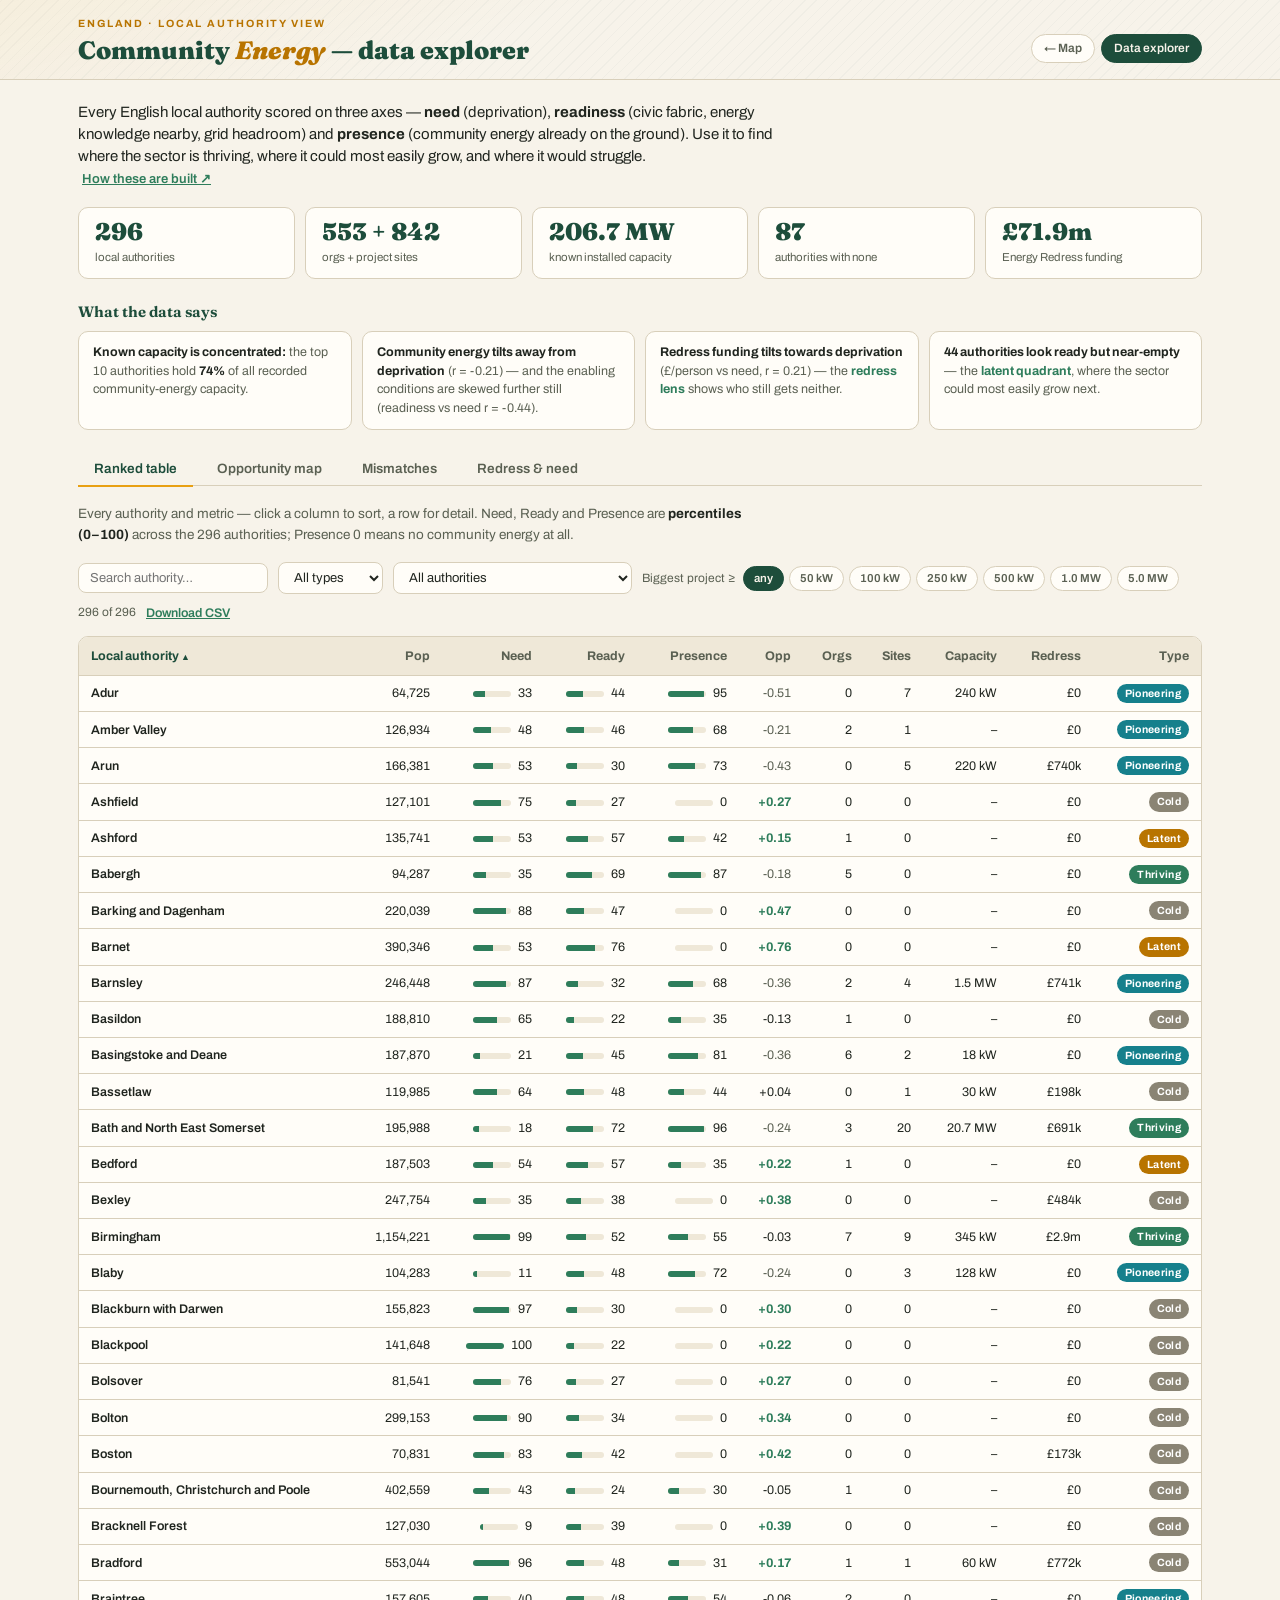
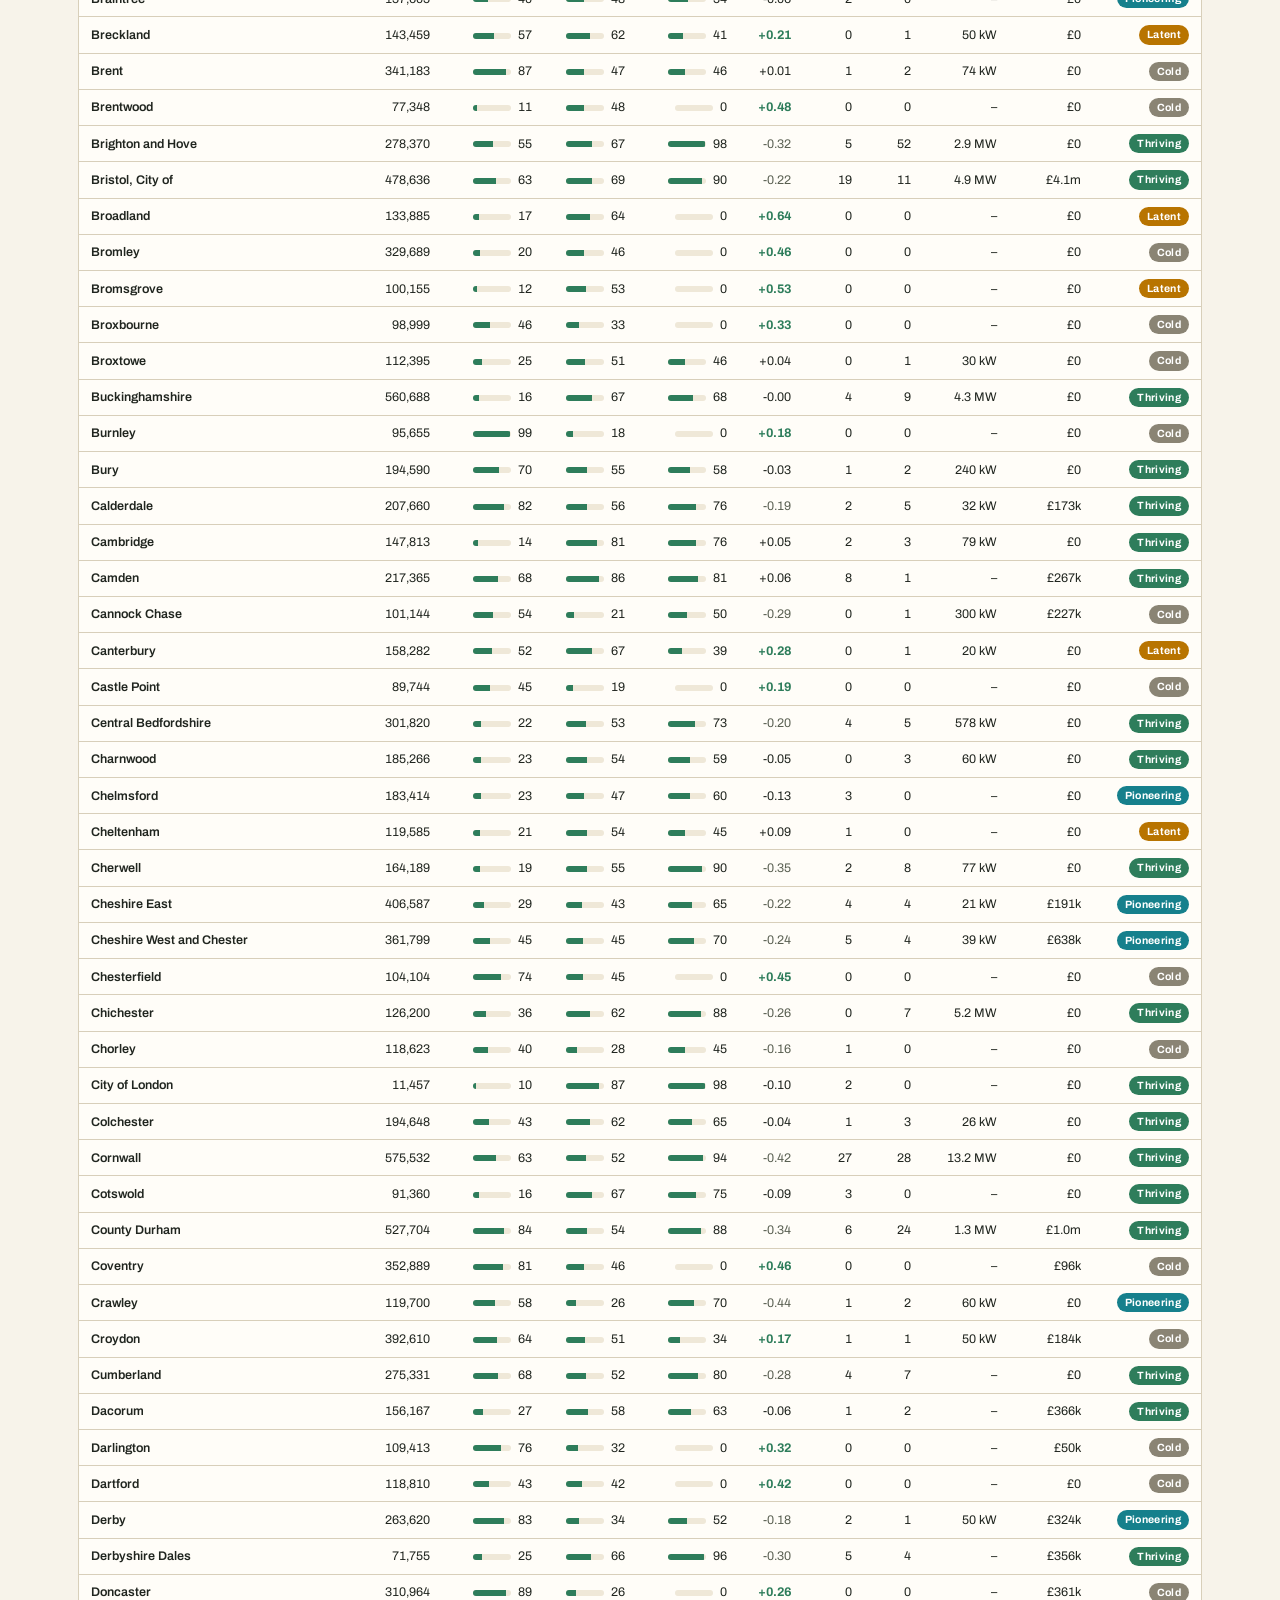
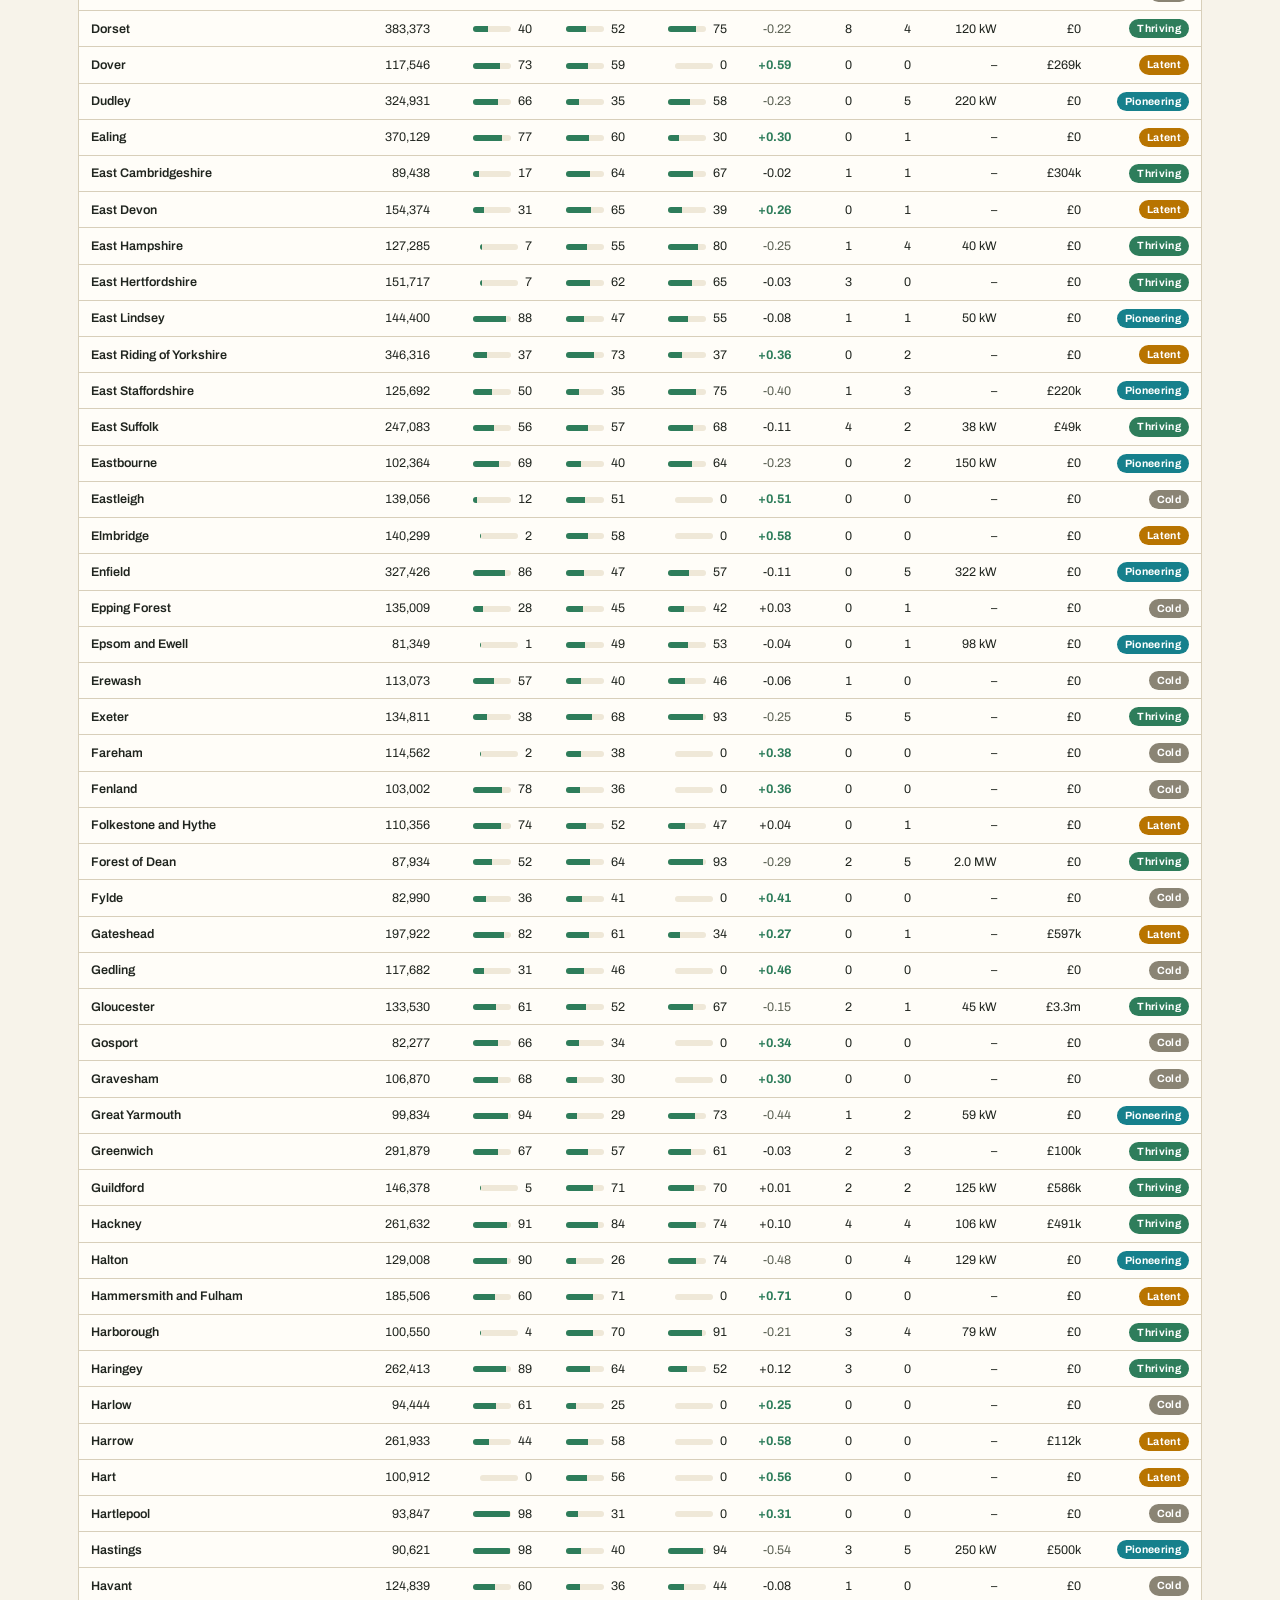
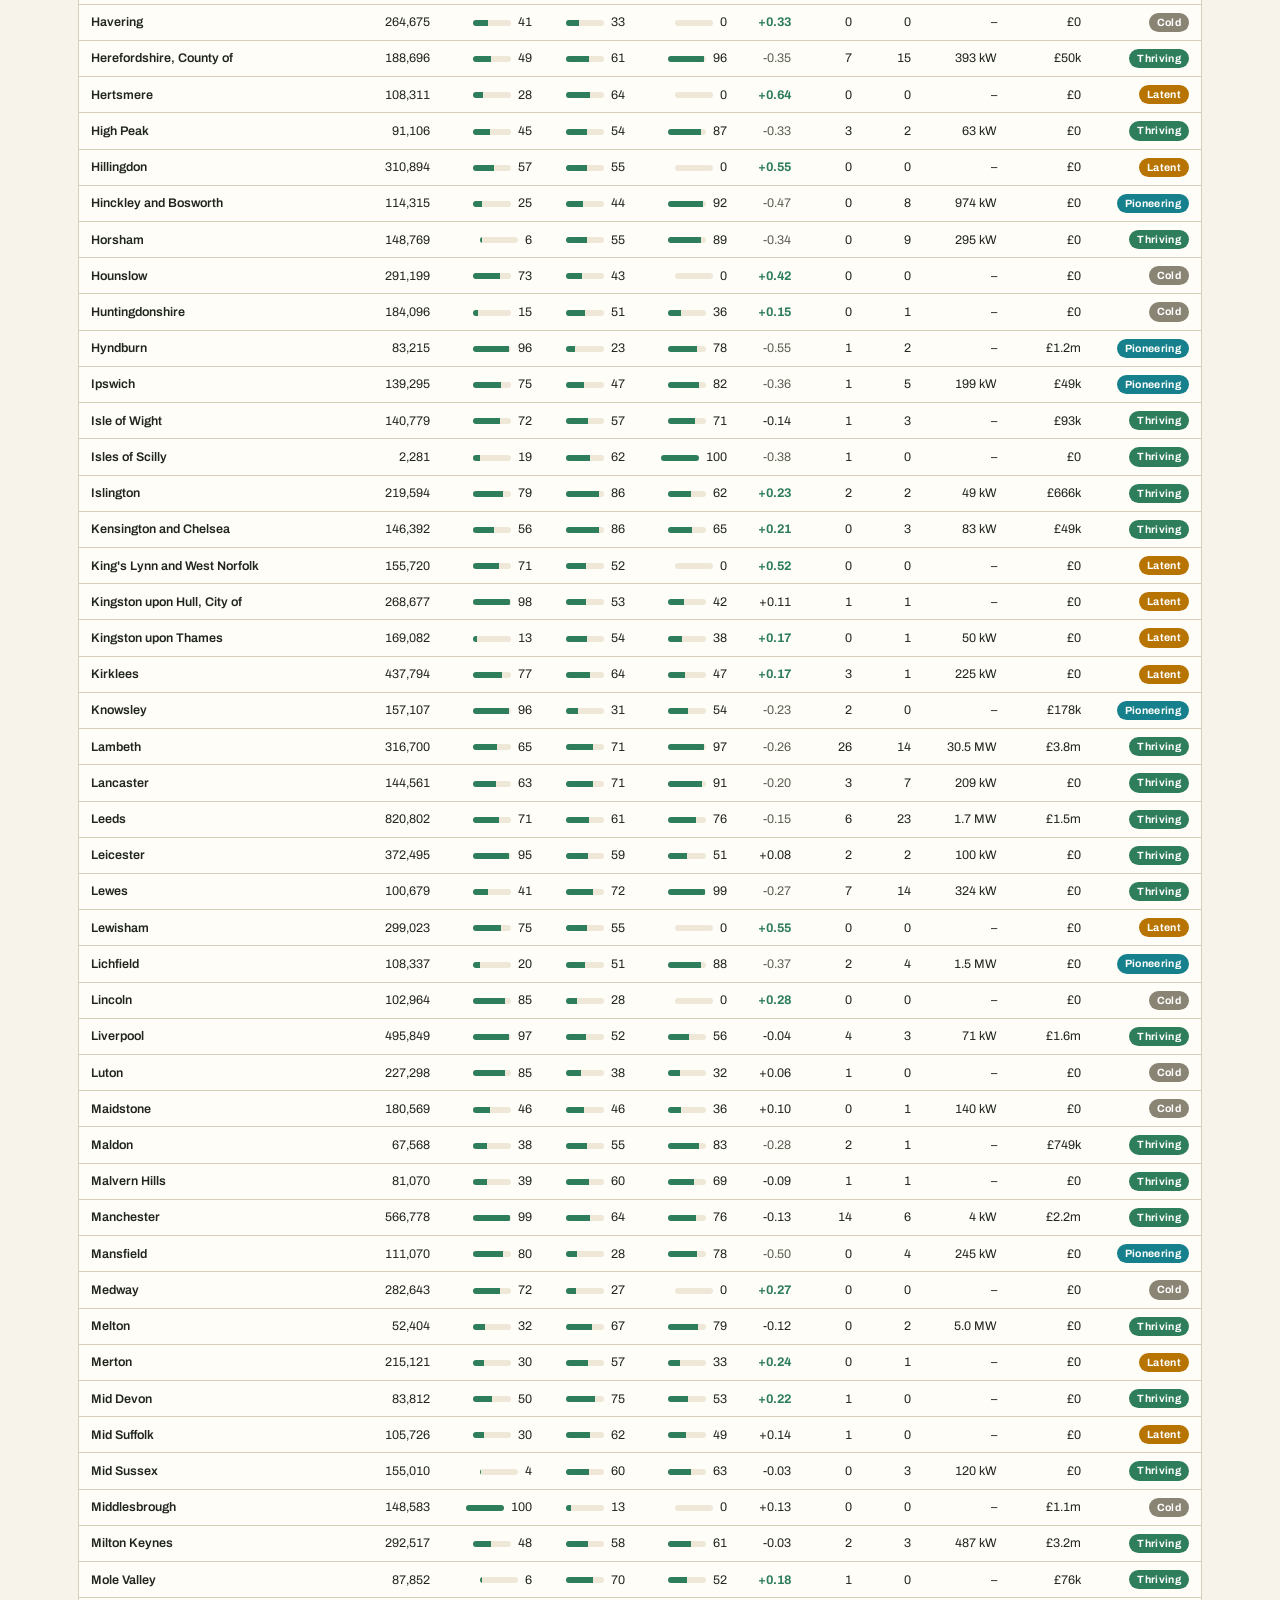
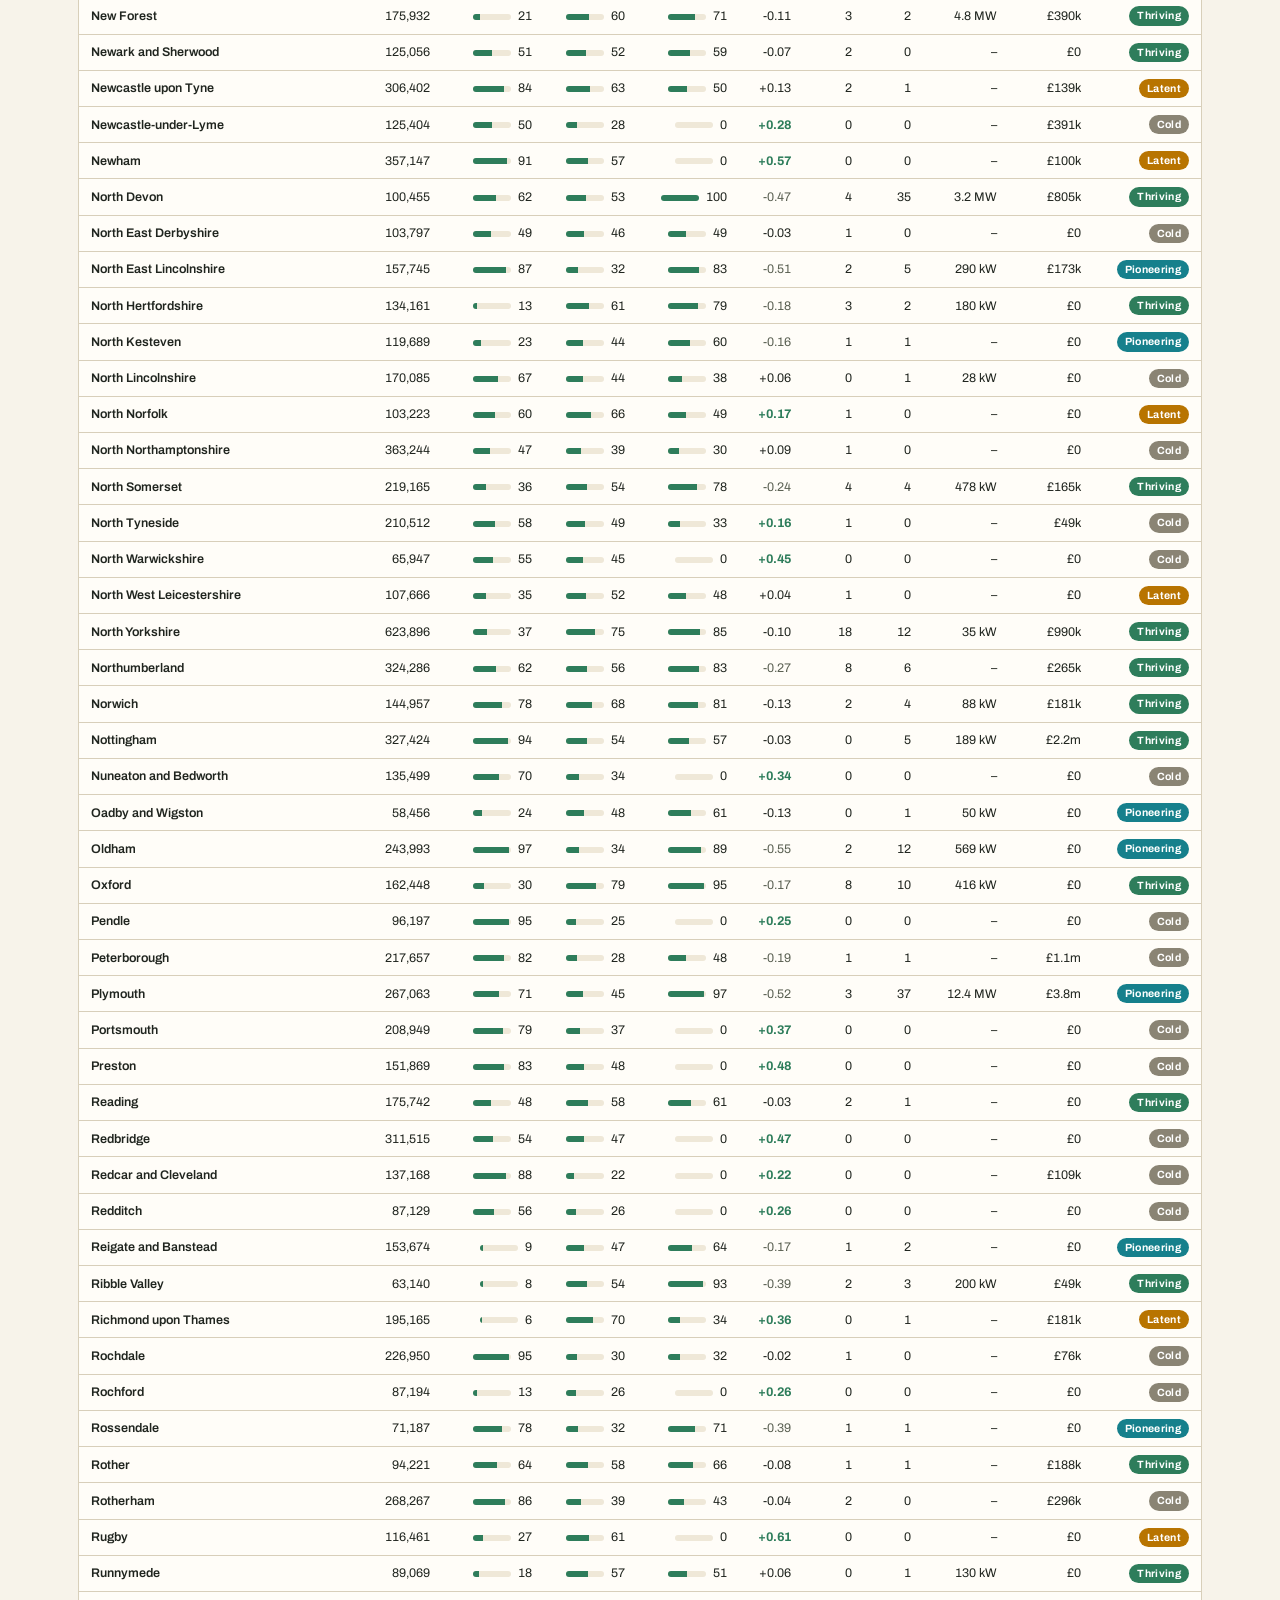
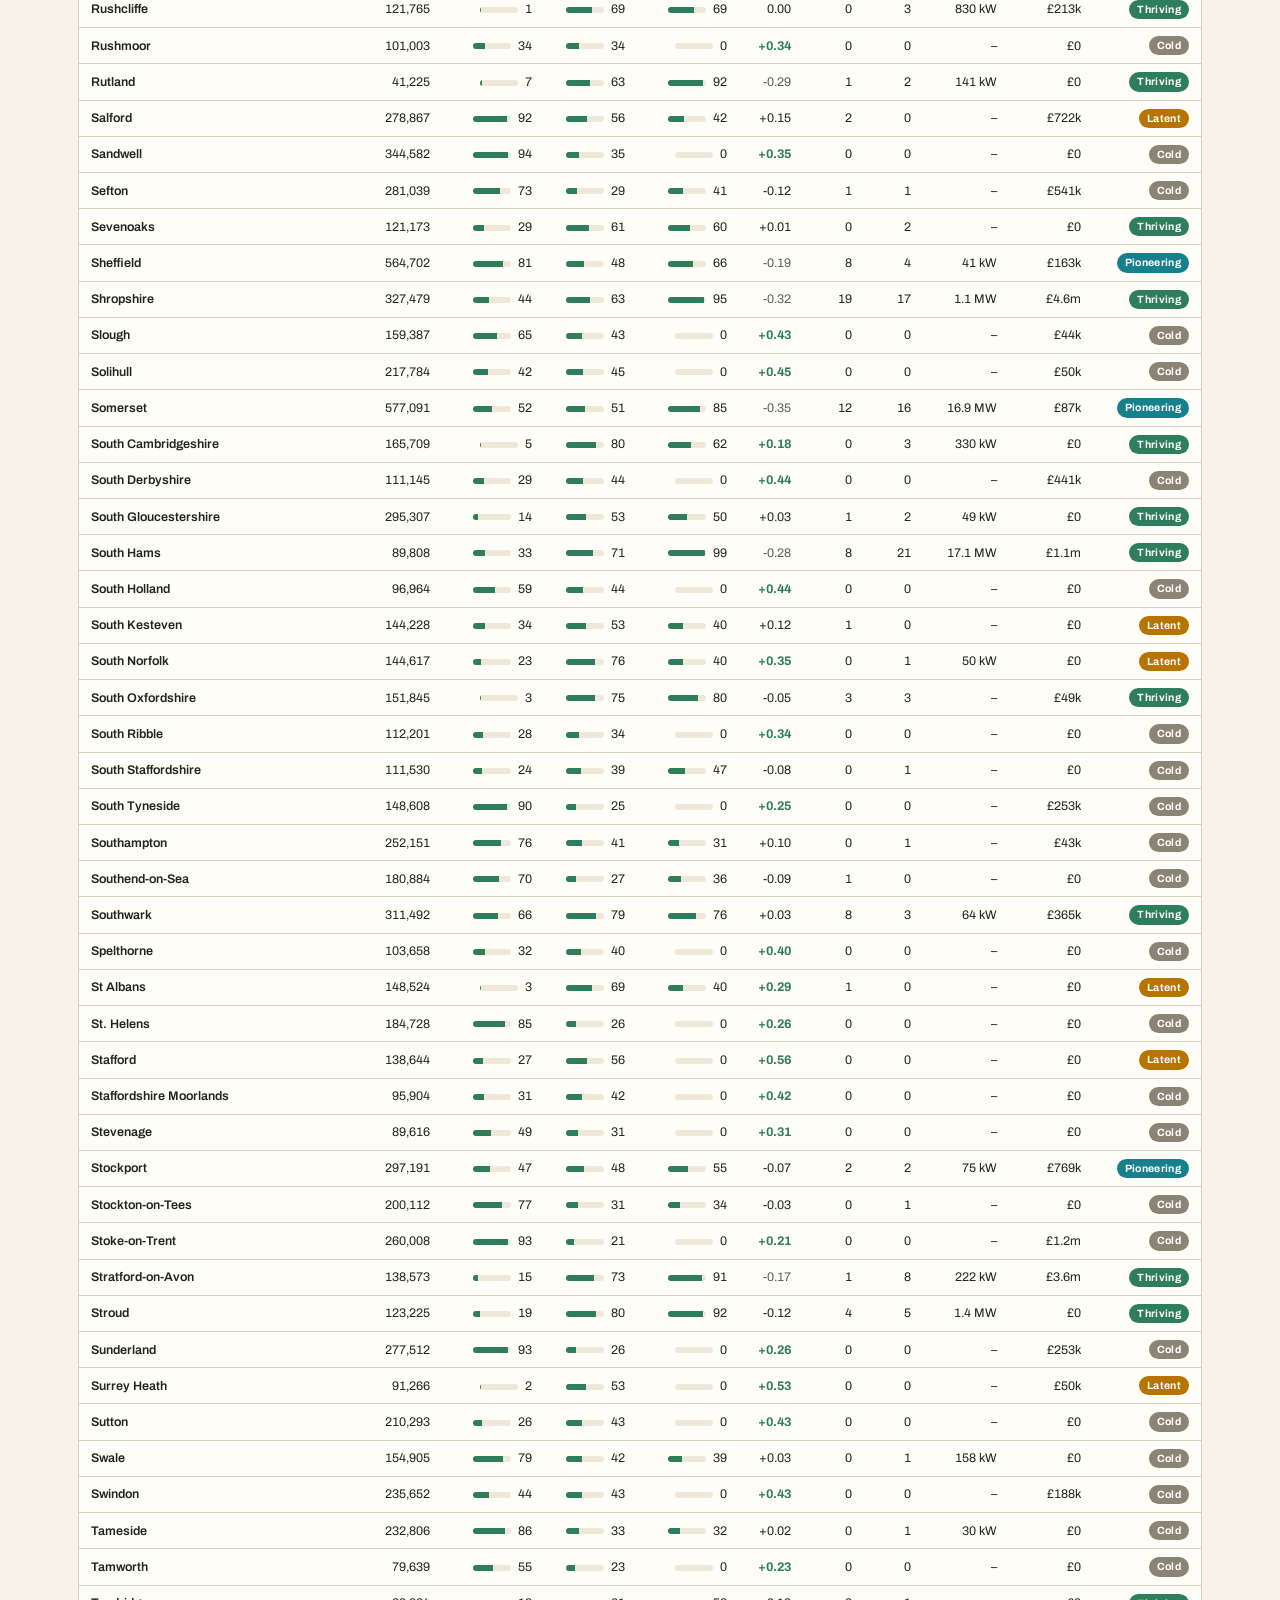
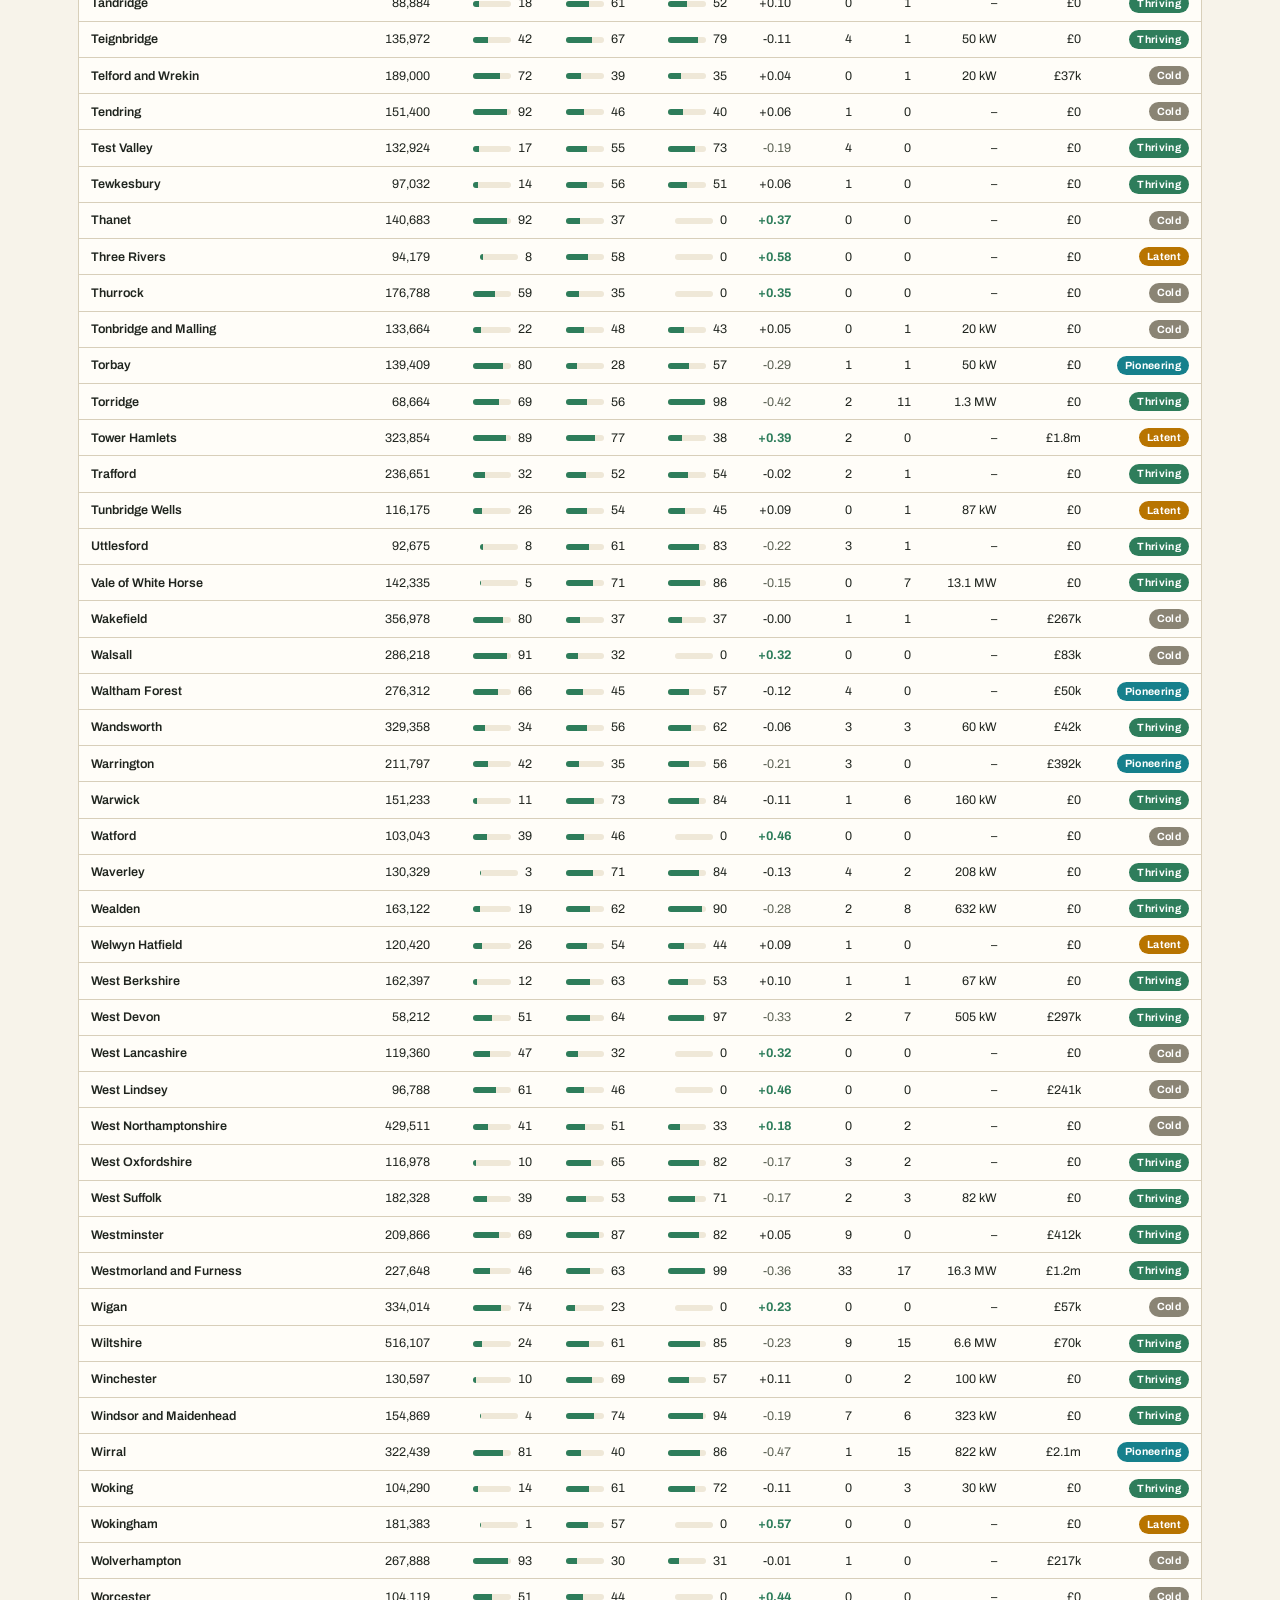
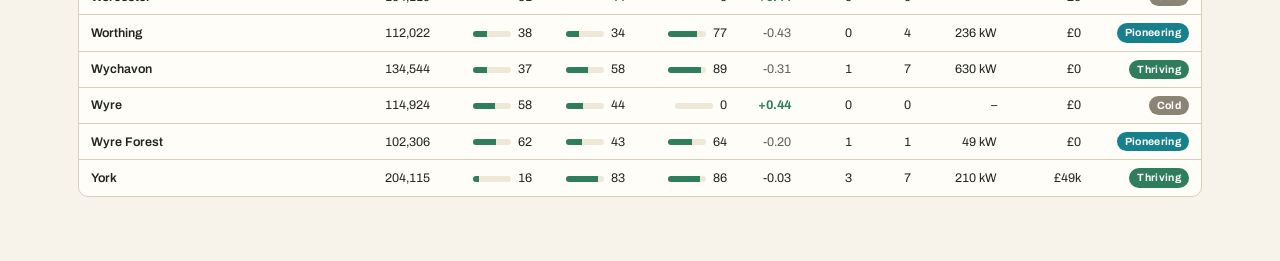
==== commit 3f30e2fd: "Explorer: fix zero-presence percentile, add findings strip, integrate with map - presence_p now rank" ====
--- a/web/explore.html
+++ b/web/explore.html
@@ -35,6 +35,8 @@
 
   <div id="stat-strip" class="stat-strip"></div>
 
+  <section id="findings" class="findings"></section>
+
   <nav class="lens-tabs" id="lens-tabs" role="tablist">
     <button class="lens-tab active" data-lens="table" role="tab">Ranked table</button>
     <button class="lens-tab" data-lens="typology" role="tab">Opportunity map</button>
@@ -66,7 +68,9 @@
       resident, 50%), proximity to an energy knowledge base (25%), and green grid headroom where the
       network operator publishes it (25%).</li>
       <li><strong>Presence</strong> — community energy already on the ground: registered societies,
-      Community Energy England members and CEE-map project sites, per 100,000 people.</li>
+      Community Energy England members and CEE-map project sites, per 100,000 people. Ranked as the
+      share of authorities strictly below, so an authority with no community energy at all scores
+      exactly 0.</li>
     </ul>
     <p>From these:</p>
     <ul>
--- a/web/style.css
+++ b/web/style.css
@@ -508,3 +508,53 @@
   .typo-wrap { flex-direction: column; }
   .scatter { width: 100%; }
 }
+
+/* ---------- headline findings (explorer) ---------- */
+.findings { margin: 6px 0 22px; }
+.findings-h {
+  font-family: var(--font-display); font-size: 15px; font-weight: 650;
+  color: var(--green); margin: 0 0 8px;
+}
+.findings-list {
+  list-style: none; margin: 0; padding: 0;
+  display: grid; grid-template-columns: repeat(auto-fit, minmax(250px, 1fr)); gap: 10px;
+}
+.findings-list li {
+  background: var(--card); border: 1px solid var(--rule); border-radius: 10px;
+  padding: 11px 14px; font-size: 12.5px; line-height: 1.5; color: var(--ink-soft);
+}
+.findings-list li strong { color: var(--ink); }
+.findings-list li a { color: var(--green-bright); font-weight: 700; text-decoration: none; }
+.findings-list li a:hover { text-decoration: underline; }
+
+/* ---------- capacity filter chips (explorer table) ---------- */
+.ctrl-chips { display: inline-flex; align-items: center; gap: 5px; flex-wrap: wrap; }
+.chips-label { font-size: 12px; color: var(--ink-soft); margin-right: 2px; }
+.chip {
+  font: inherit; font-size: 11.5px; font-weight: 600; color: var(--ink-soft);
+  background: var(--card); border: 1px solid var(--rule); border-radius: 999px;
+  padding: 3px 10px; cursor: pointer;
+}
+.chip:hover { border-color: var(--green-bright); color: var(--green); }
+.chip.on { background: var(--green); border-color: var(--green); color: var(--paper); }
+
+/* diverging opportunity column */
+.data-table td.pos { color: var(--green-bright); font-weight: 700; }
+.data-table td.neg { color: var(--ink-soft); }
+
+/* scatter ticks */
+.scatter .tick { font-size: 9.5px; fill: var(--ink-soft); opacity: 0.8; }
+
+/* drawer score subtext */
+.d-score i { display: block; font-style: normal; font-size: 10px; color: var(--ink-soft); margin-top: 2px; }
+
+/* ---------- explorer scores in the map's detail panel ---------- */
+.detail-card .badge { vertical-align: 1px; }
+.typ-blurb { font-size: 11.5px; color: var(--ink-soft); margin: 6px 0 10px; line-height: 1.45; }
+.detail-card .d-axes { display: flex; flex-direction: column; gap: 6px; margin: 4px 0 12px; }
+.detail-card .d-axis { grid-template-columns: 104px 1fr 34px; font-size: 11.5px; }
+.explore-link {
+  display: inline-block; margin: 12px 0 4px; font-size: 12.5px; font-weight: 700;
+  color: var(--green-bright); text-decoration: none;
+}
+.explore-link:hover { text-decoration: underline; }
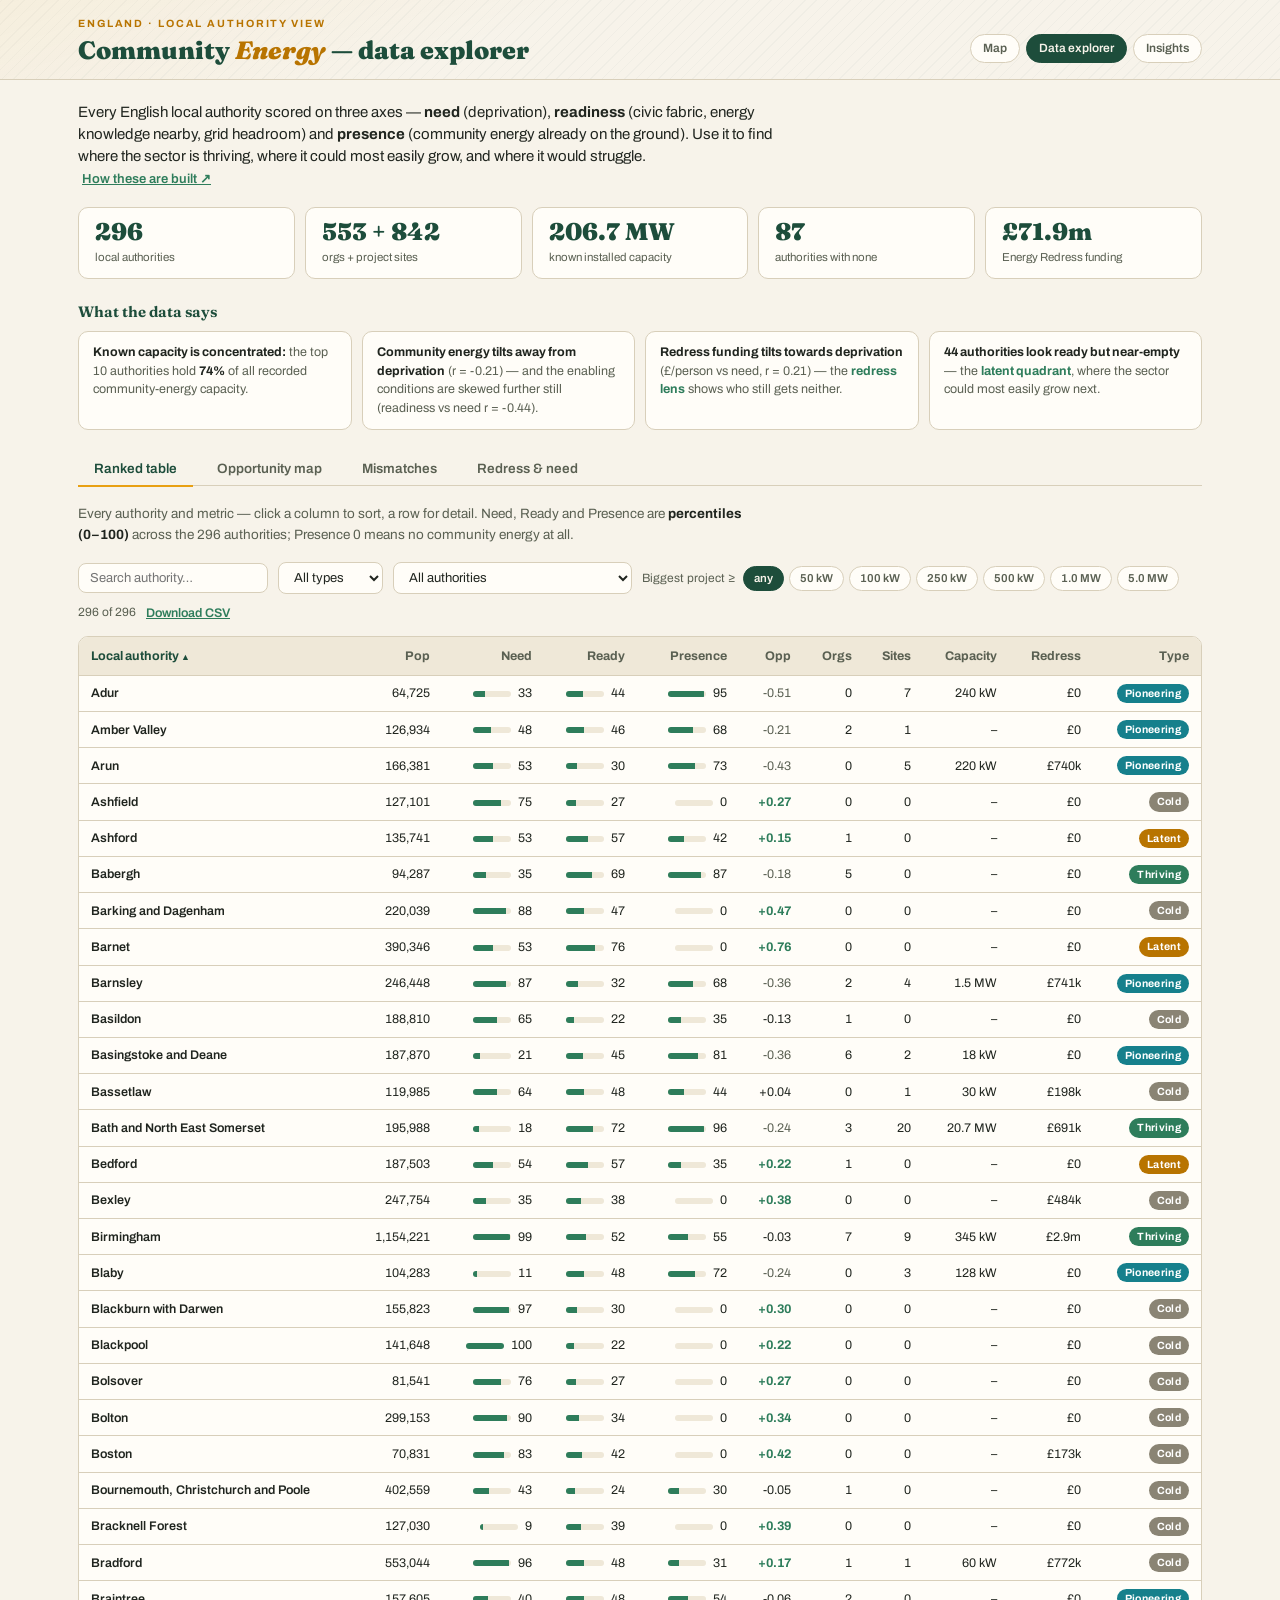
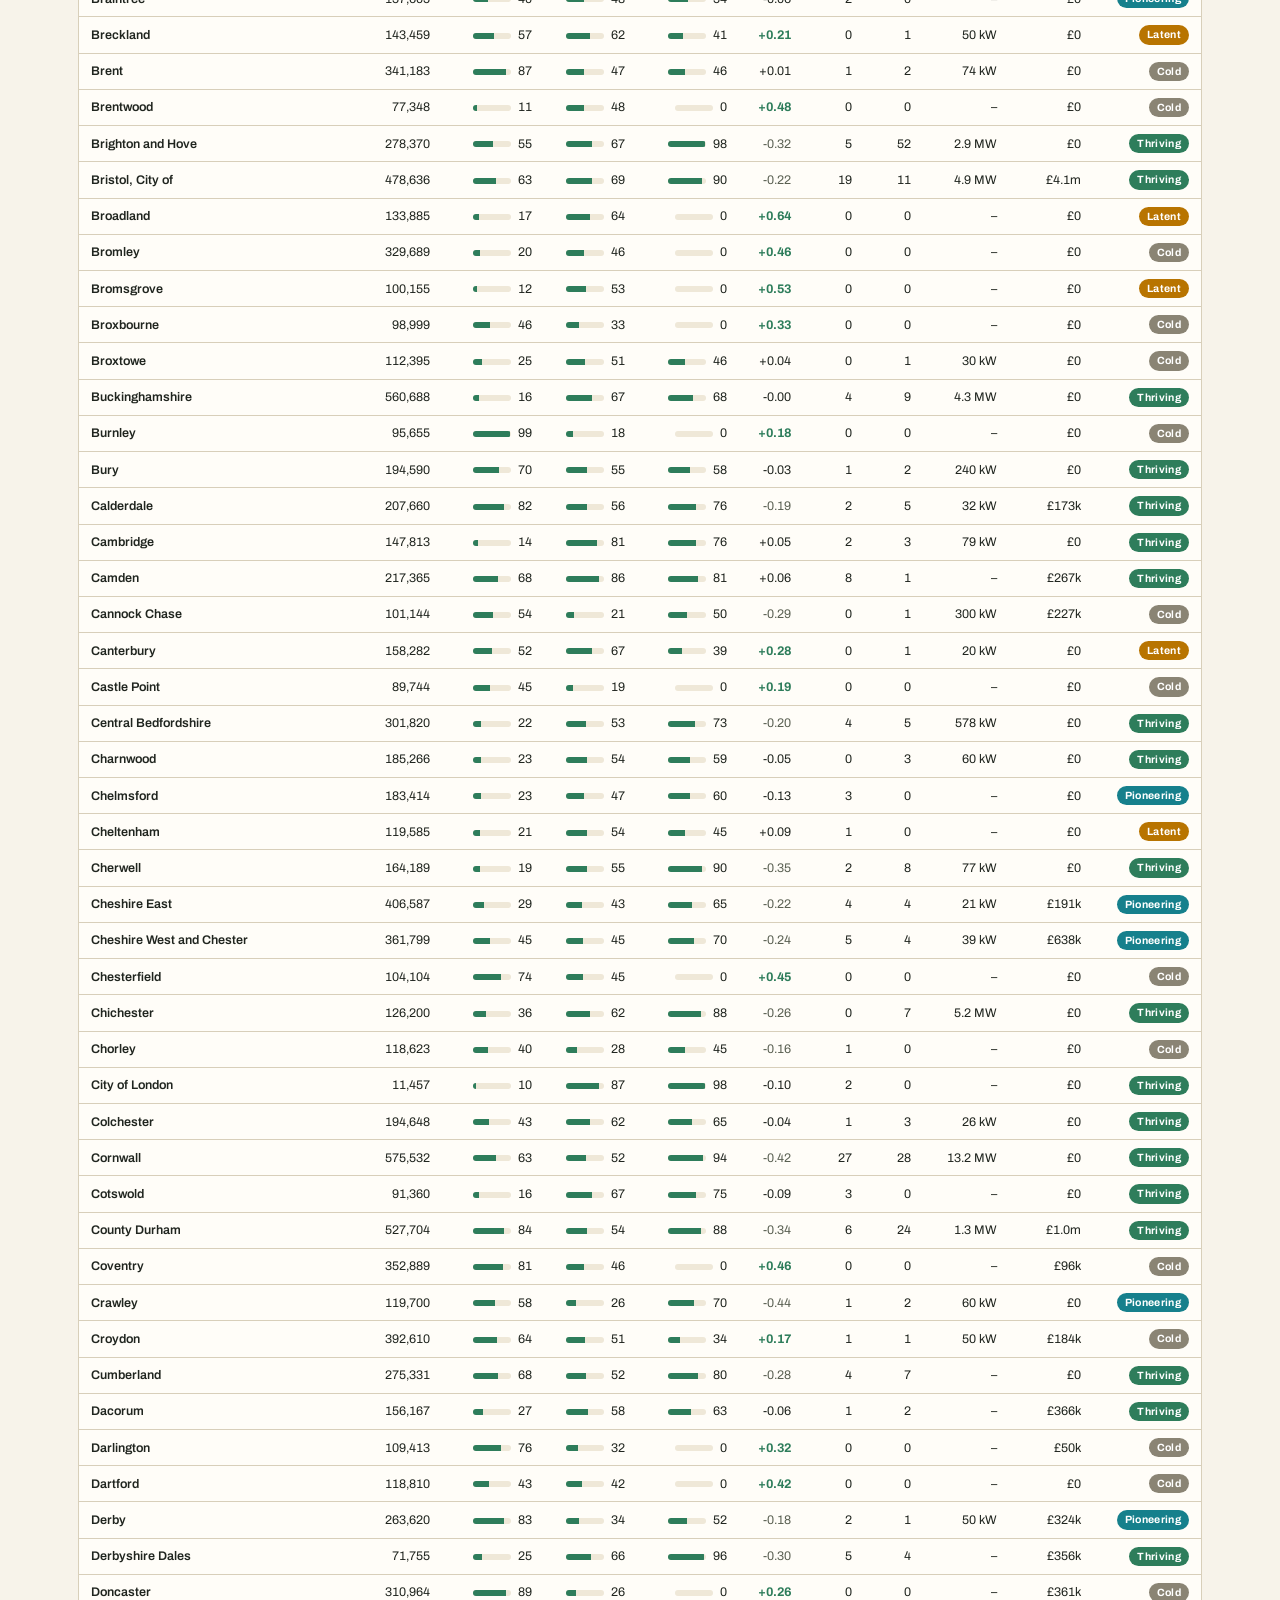
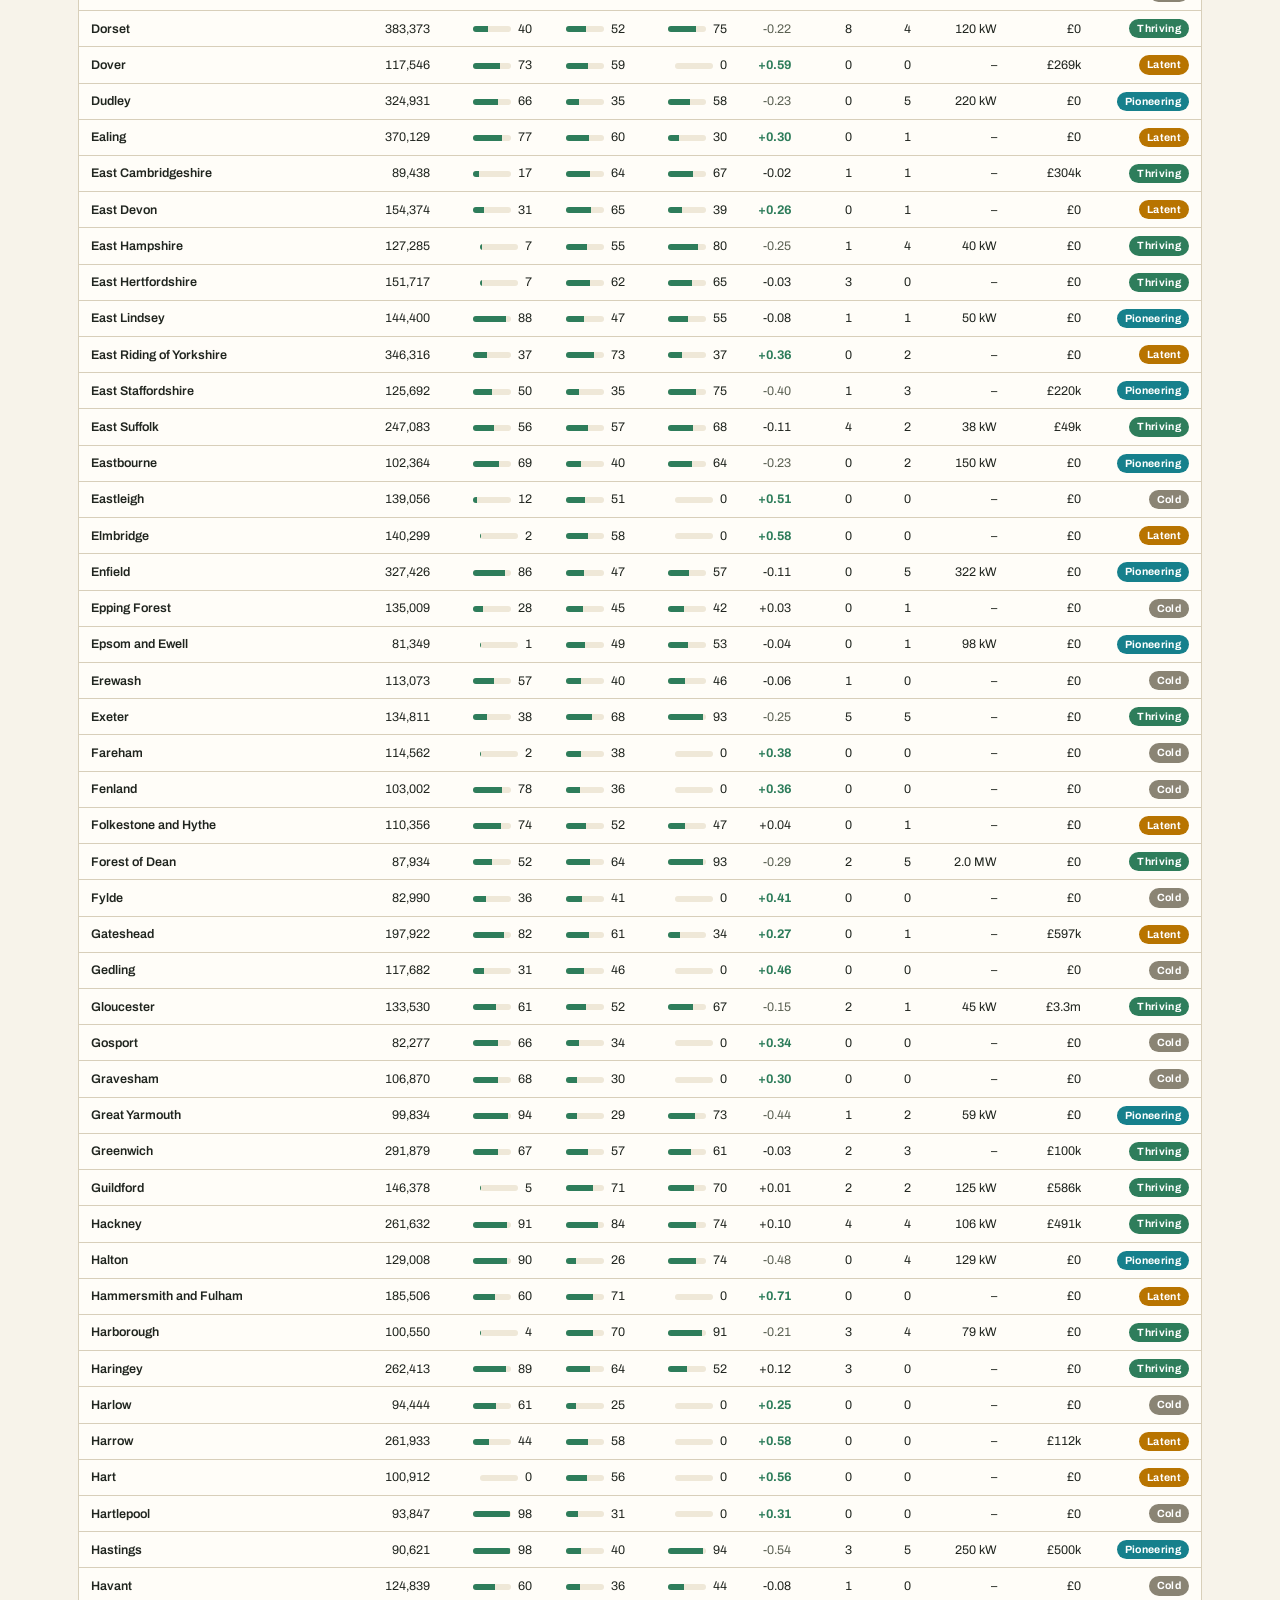
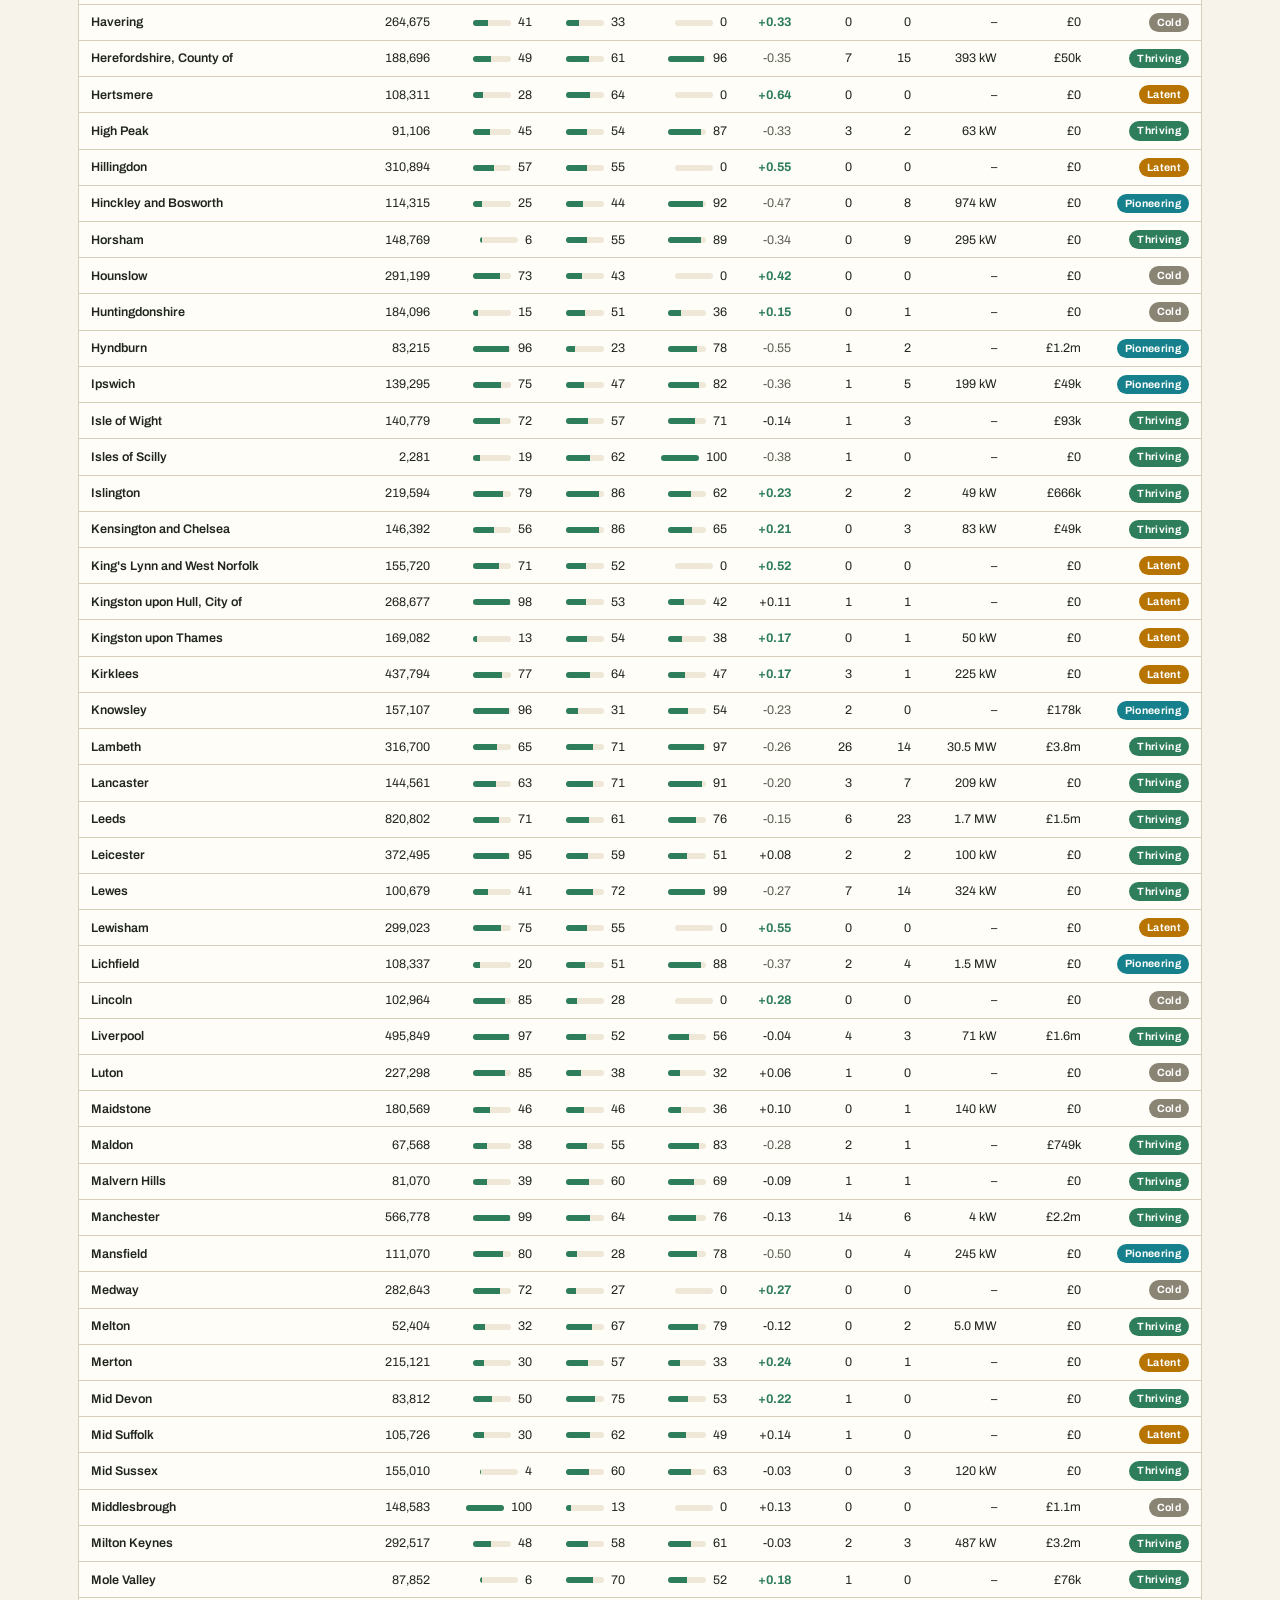
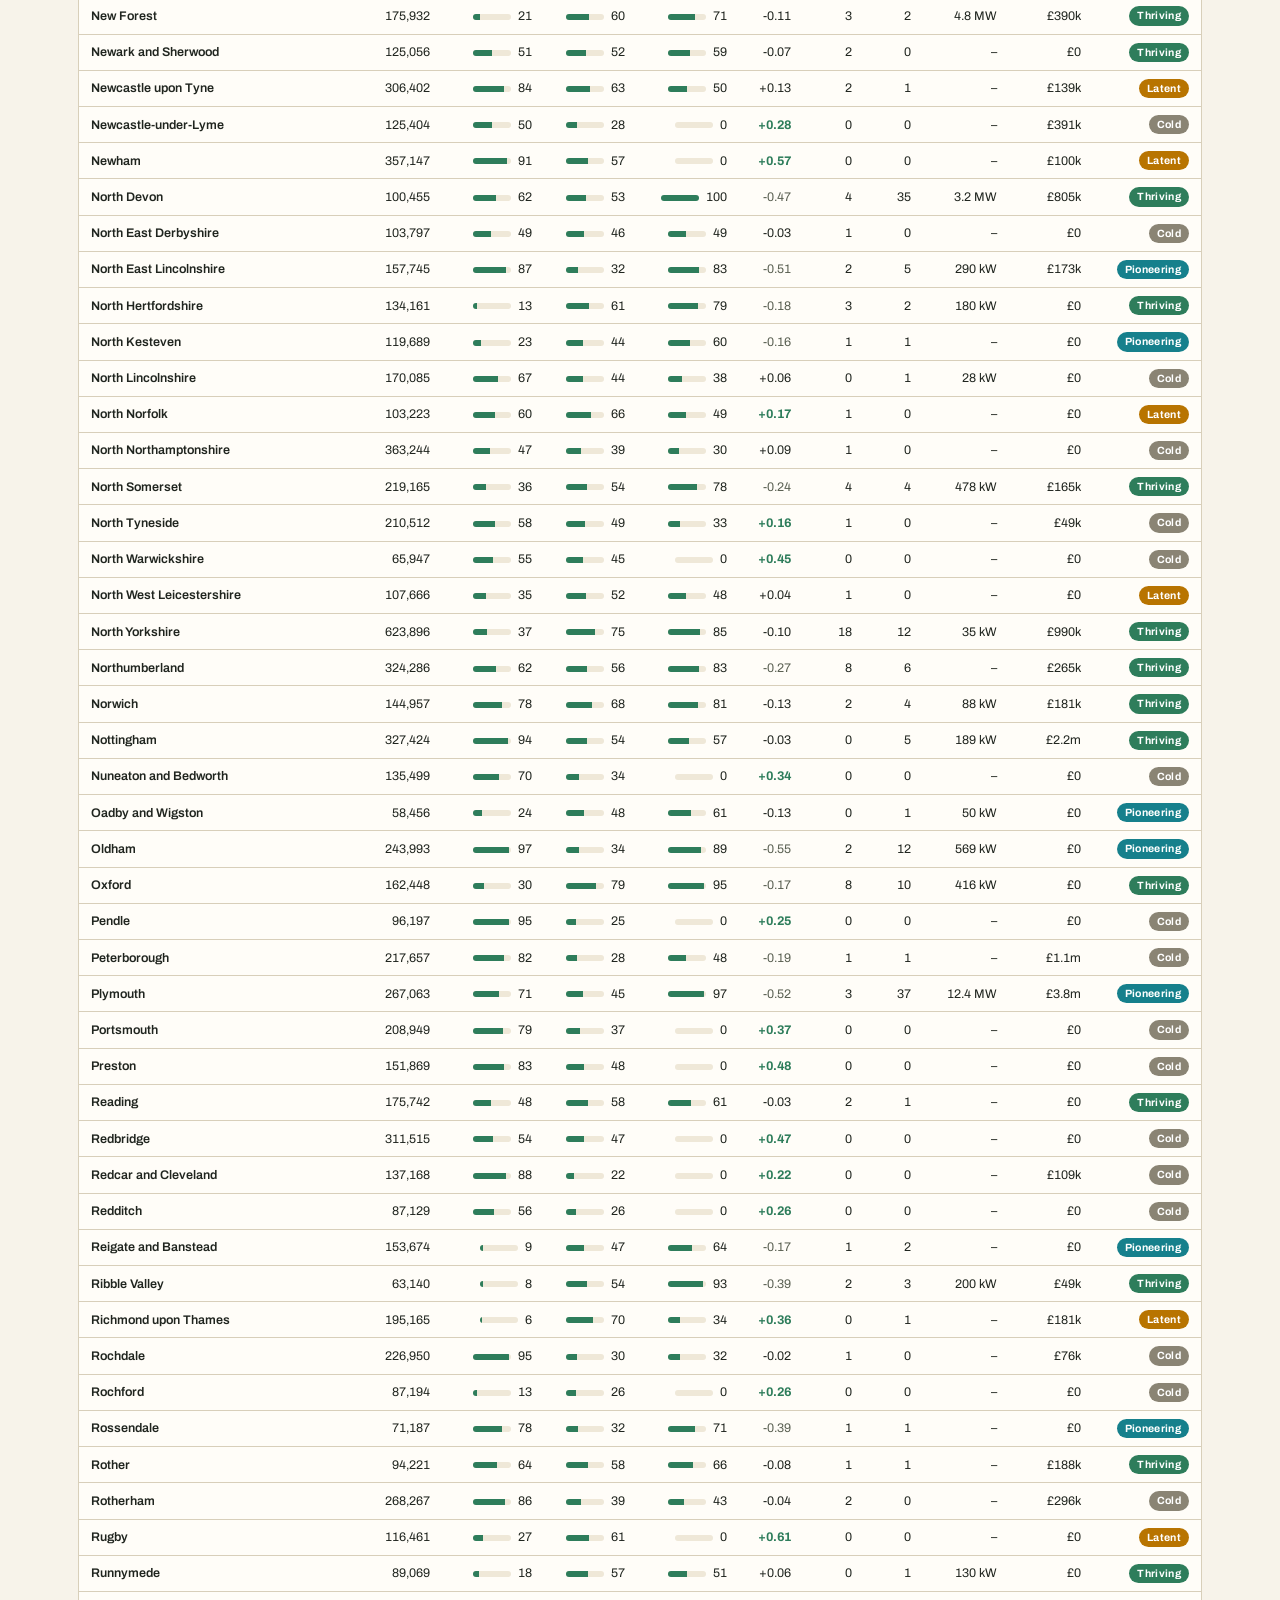
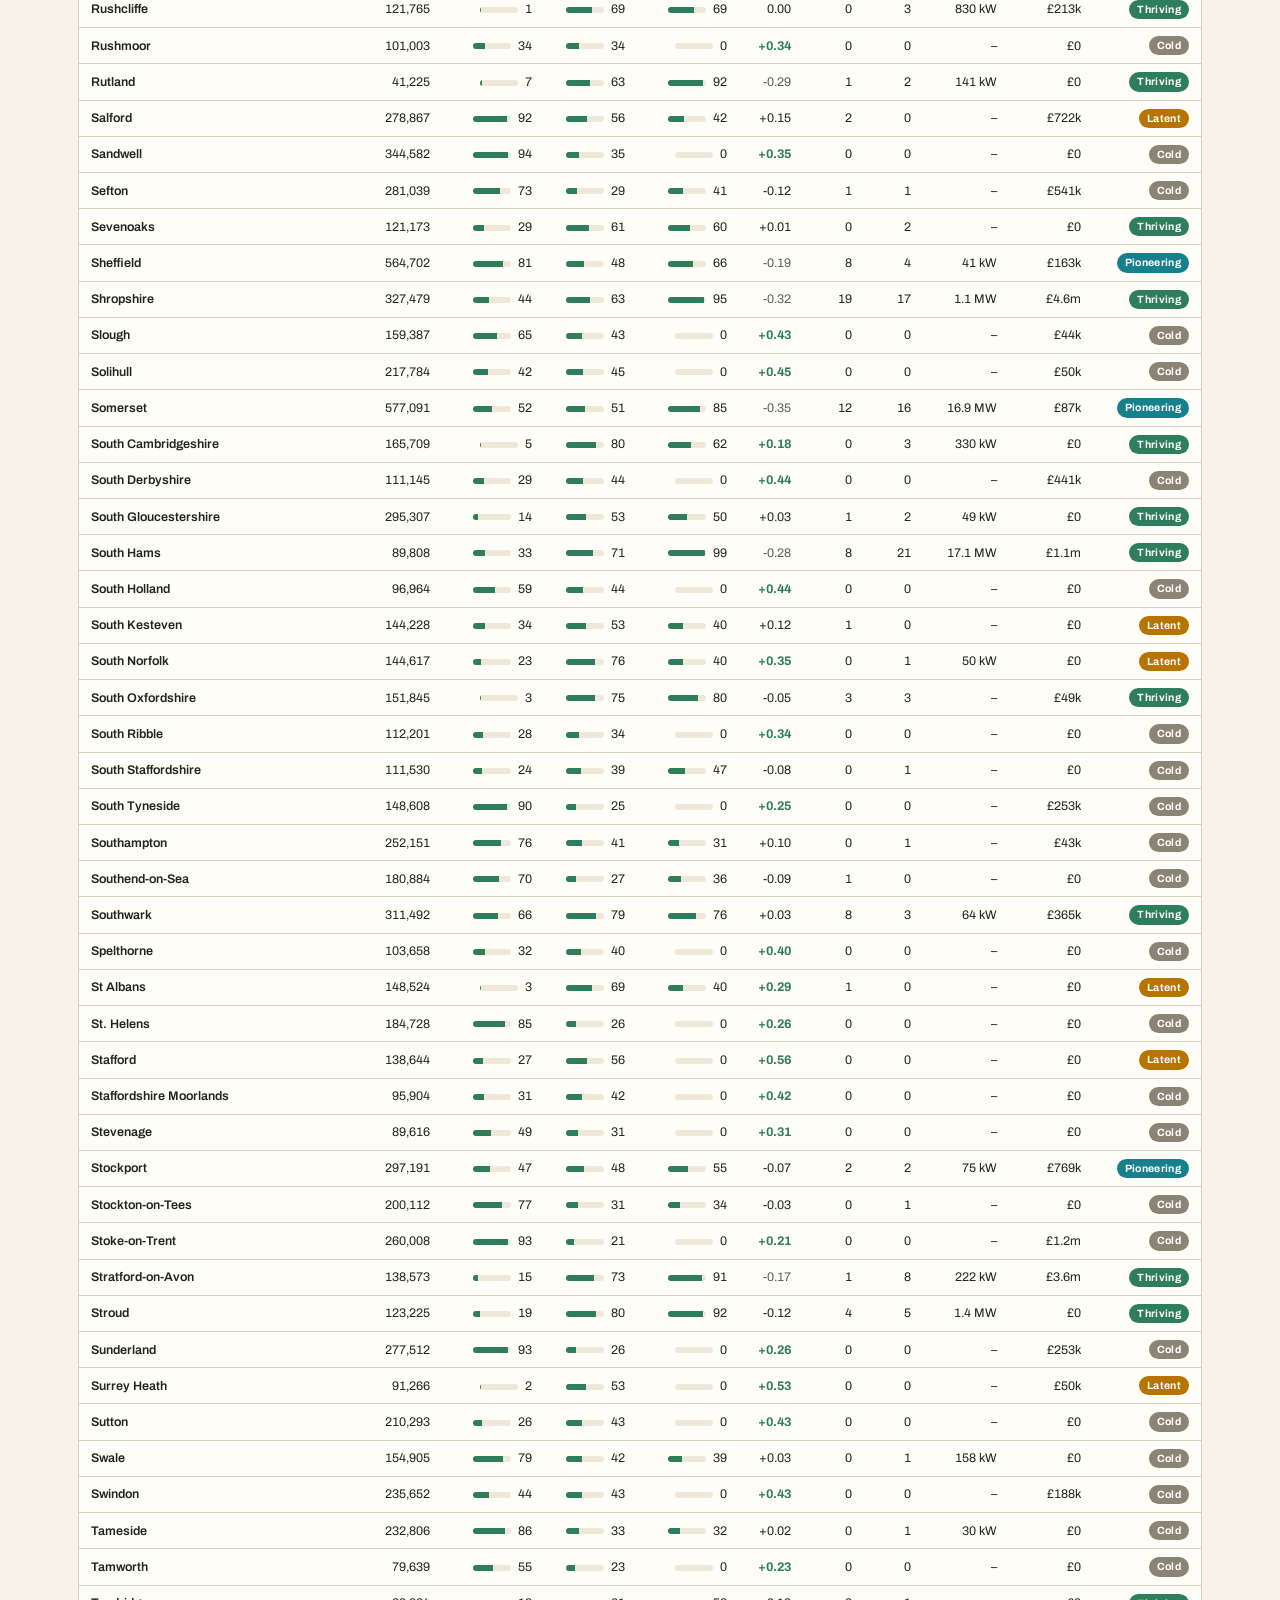
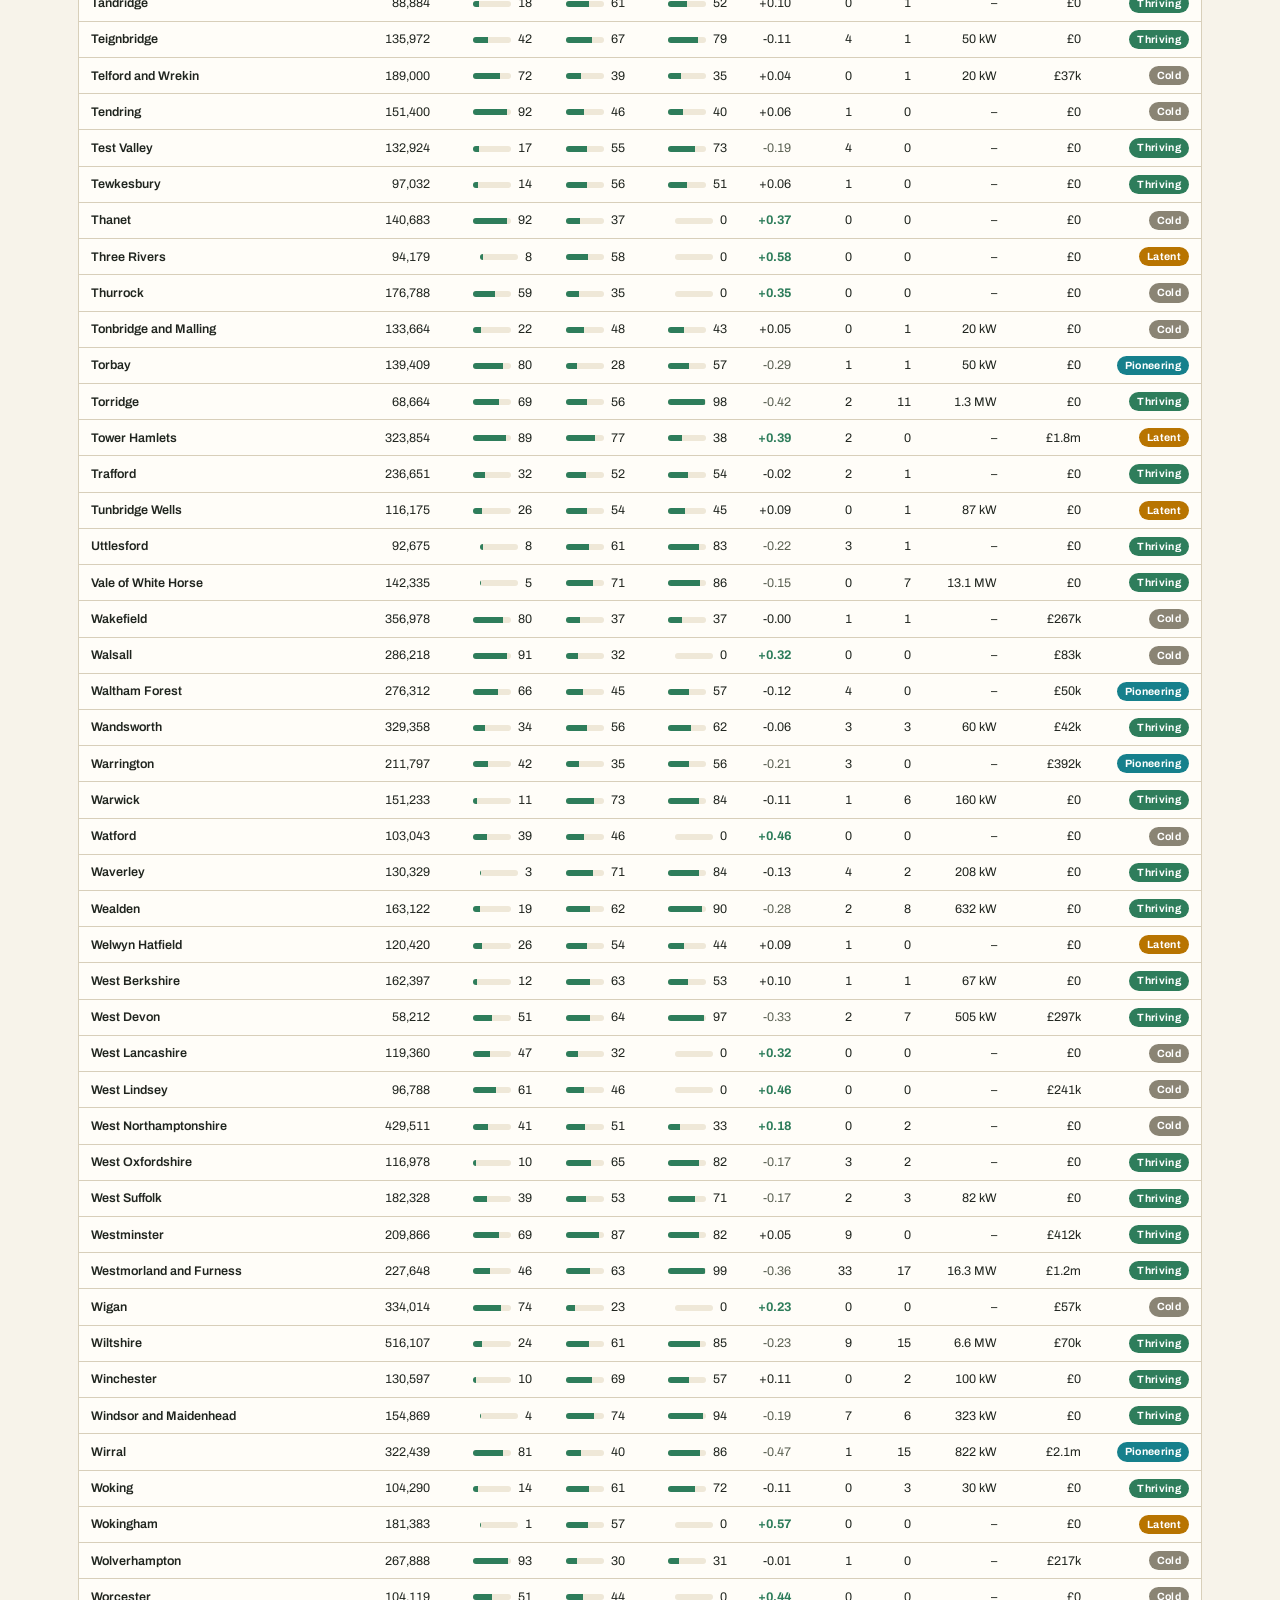
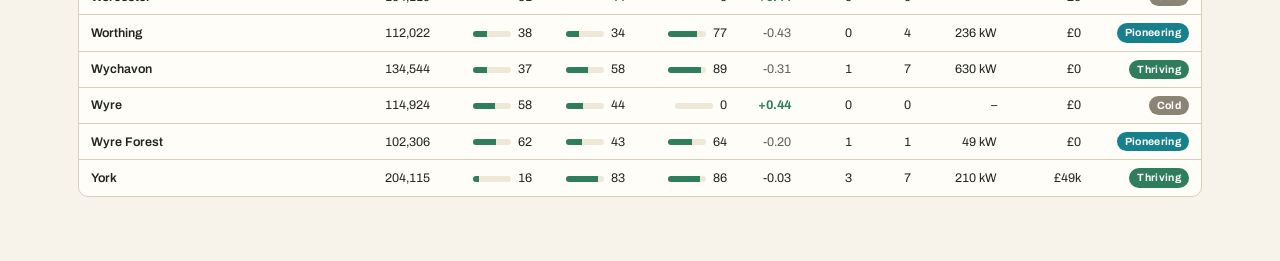
==== commit d37c7f4b: "Add insights report page reading across the whole dataset insights.html: written analysis of where c" ====
--- a/web/explore.html
+++ b/web/explore.html
@@ -20,8 +20,9 @@
       <h1>Community <em>Energy</em> — data explorer</h1>
     </div>
     <nav class="view-nav">
-      <a class="view-pill" href="index.html">← Map</a>
+      <a class="view-pill" href="index.html">Map</a>
       <a class="view-pill active" href="explore.html">Data explorer</a>
+      <a class="view-pill" href="insights.html">Insights</a>
     </nav>
   </div>
 </header>
--- a/web/style.css
+++ b/web/style.css
@@ -548,6 +548,98 @@
 /* drawer score subtext */
 .d-score i { display: block; font-style: normal; font-size: 10px; color: var(--ink-soft); margin-top: 2px; }
 
+/* ============================================================
+   Insights report page
+   ============================================================ */
+.report { max-width: 860px; }
+.report-date { display: block; margin-top: 8px; font-size: 12px; color: var(--ink-soft); }
+
+.report-toc {
+  display: flex; flex-wrap: wrap; gap: 6px 14px;
+  padding: 12px 0; margin: 4px 0 10px;
+  border-top: 1px solid var(--rule); border-bottom: 1px solid var(--rule);
+}
+.report-toc a {
+  font-size: 12px; font-weight: 600; color: var(--ink-soft); text-decoration: none;
+}
+.report-toc a:hover { color: var(--green); }
+
+.report-s { margin: 34px 0 0; }
+.report-s h2 {
+  font-family: var(--font-display); font-weight: 900; font-size: 22px;
+  color: var(--green); line-height: 1.15; margin: 0 0 14px;
+  display: flex; align-items: baseline; gap: 12px;
+}
+.s-num {
+  font-size: 15px; font-weight: 650; color: var(--amber-deep);
+  border: 1.5px solid var(--amber-deep); border-radius: 999px;
+  width: 26px; height: 26px; min-width: 26px;
+  display: inline-flex; align-items: center; justify-content: center;
+  transform: translateY(-2px);
+}
+.report-s p { font-size: 14.5px; line-height: 1.62; max-width: 72ch; margin: 0 0 14px; }
+.report-s p .n, .report-s p strong.n { font-variant-numeric: tabular-nums; }
+.report-s strong { color: var(--ink); }
+.report-s .badge { vertical-align: 1px; }
+
+.pull {
+  font-family: var(--font-display); font-size: 19px; font-weight: 650; font-style: italic;
+  color: var(--green); border-left: 3px solid var(--amber); padding: 2px 0 2px 16px;
+  margin: 20px 0 20px !important; max-width: 56ch !important;
+}
+
+.fig { margin: 20px 0 22px; }
+.fig > div { background: var(--card); border: 1px solid var(--rule); border-radius: 10px; padding: 10px; }
+.fig figcaption { font-size: 11.5px; color: var(--ink-soft); margin-top: 7px; line-height: 1.5; max-width: 78ch; }
+.fig-pair { display: flex; flex-wrap: wrap; gap: 10px; }
+.fig-pair .fig-cell { flex: 1 1 300px; }
+.fig-cell h4 {
+  font-family: var(--font-display); font-size: 13px; font-weight: 650;
+  color: var(--green); margin: 2px 0 6px 4px;
+}
+#fig-redress svg { max-width: 420px; }
+
+.chart { width: 100%; height: auto; display: block; }
+.chart .tick { font-family: var(--font-body); font-size: 10.5px; fill: var(--ink-soft); }
+.chart .val { font-family: var(--font-body); font-size: 10.5px; font-weight: 700; fill: var(--ink); }
+.chart .leg { font-family: var(--font-body); font-size: 11.5px; font-weight: 600; fill: var(--ink-soft); }
+.chart .grid { stroke: var(--rule); stroke-width: 1; }
+.chart .parity { stroke: var(--ink-soft); stroke-width: 1.2; stroke-dasharray: 5 4; }
+.chart .parity-lab { font-family: var(--font-body); font-size: 10px; font-weight: 600; fill: var(--ink-soft); }
+.chart .axlab { font-family: var(--font-body); font-size: 11px; font-weight: 600; fill: var(--ink-soft); }
+.chart .axlab.small { font-size: 10px; }
+.chart .stack-lab { font-family: var(--font-body); font-size: 10.5px; font-weight: 700; fill: #fff; }
+.chart .rowlink { cursor: pointer; }
+.chart .rowlink:hover { stroke-width: 1.4; }
+
+.report-lists {
+  display: grid; grid-template-columns: repeat(auto-fit, minmax(260px, 1fr));
+  gap: 14px; margin: 18px 0;
+}
+.report-lists.one { grid-template-columns: minmax(260px, 560px); }
+.report-lists li a {
+  display: flex; justify-content: space-between; align-items: baseline; gap: 10px;
+  width: 100%; color: inherit; text-decoration: none;
+}
+.report-lists li a:hover span { color: var(--green); }
+
+.caveats {
+  background: var(--card); border: 1px solid var(--rule); border-radius: 12px;
+  padding: 18px 22px; margin-top: 40px;
+}
+.caveat-h {
+  font-family: var(--font-display); font-size: 16px !important; font-weight: 650;
+  margin-bottom: 8px !important;
+}
+.caveats ul { margin: 0; padding-left: 18px; }
+.caveats li { font-size: 12.5px; color: var(--ink-soft); line-height: 1.55; margin-bottom: 7px; }
+.caveats a { color: var(--green-bright); }
+
+@media (max-width: 760px) {
+  .report-s h2 { font-size: 19px; }
+  .pull { font-size: 17px; }
+}
+
 /* ---------- explorer scores in the map's detail panel ---------- */
 .detail-card .badge { vertical-align: 1px; }
 .typ-blurb { font-size: 11.5px; color: var(--ink-soft); margin: 6px 0 10px; line-height: 1.45; }
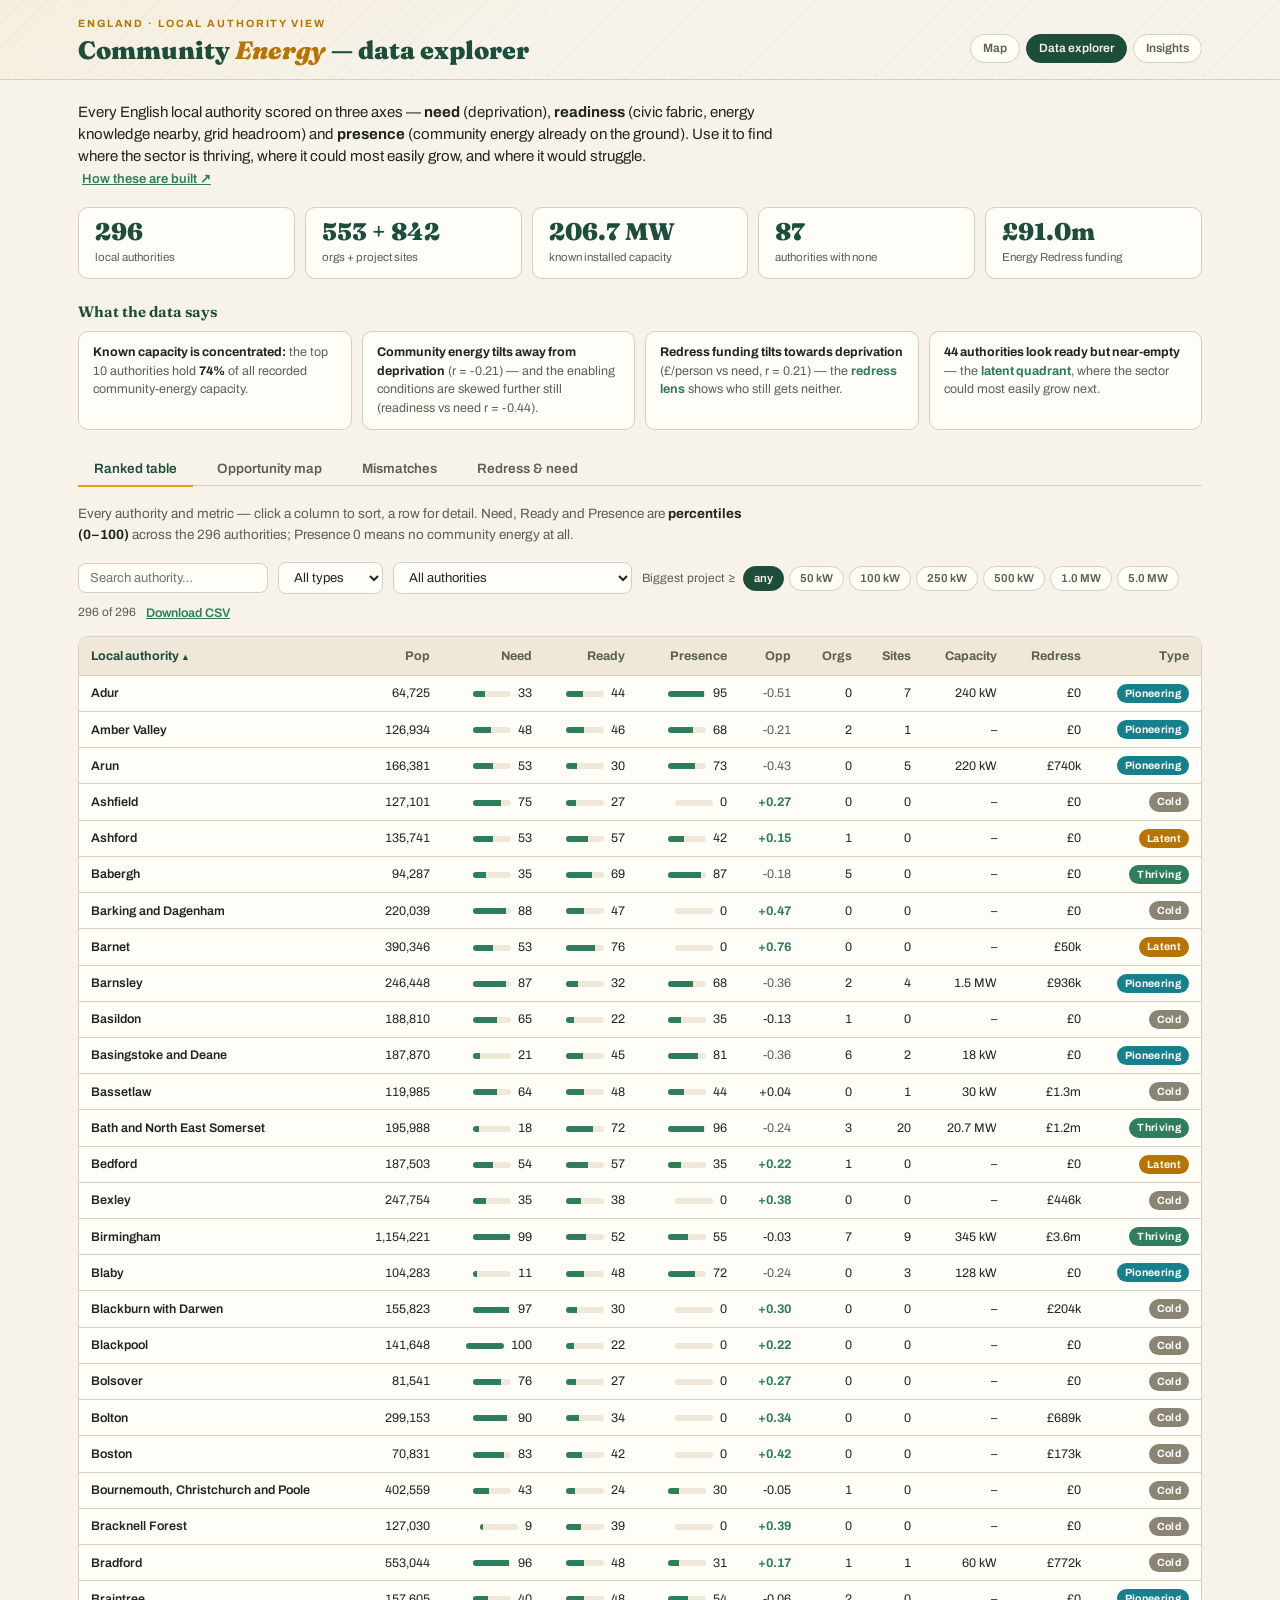
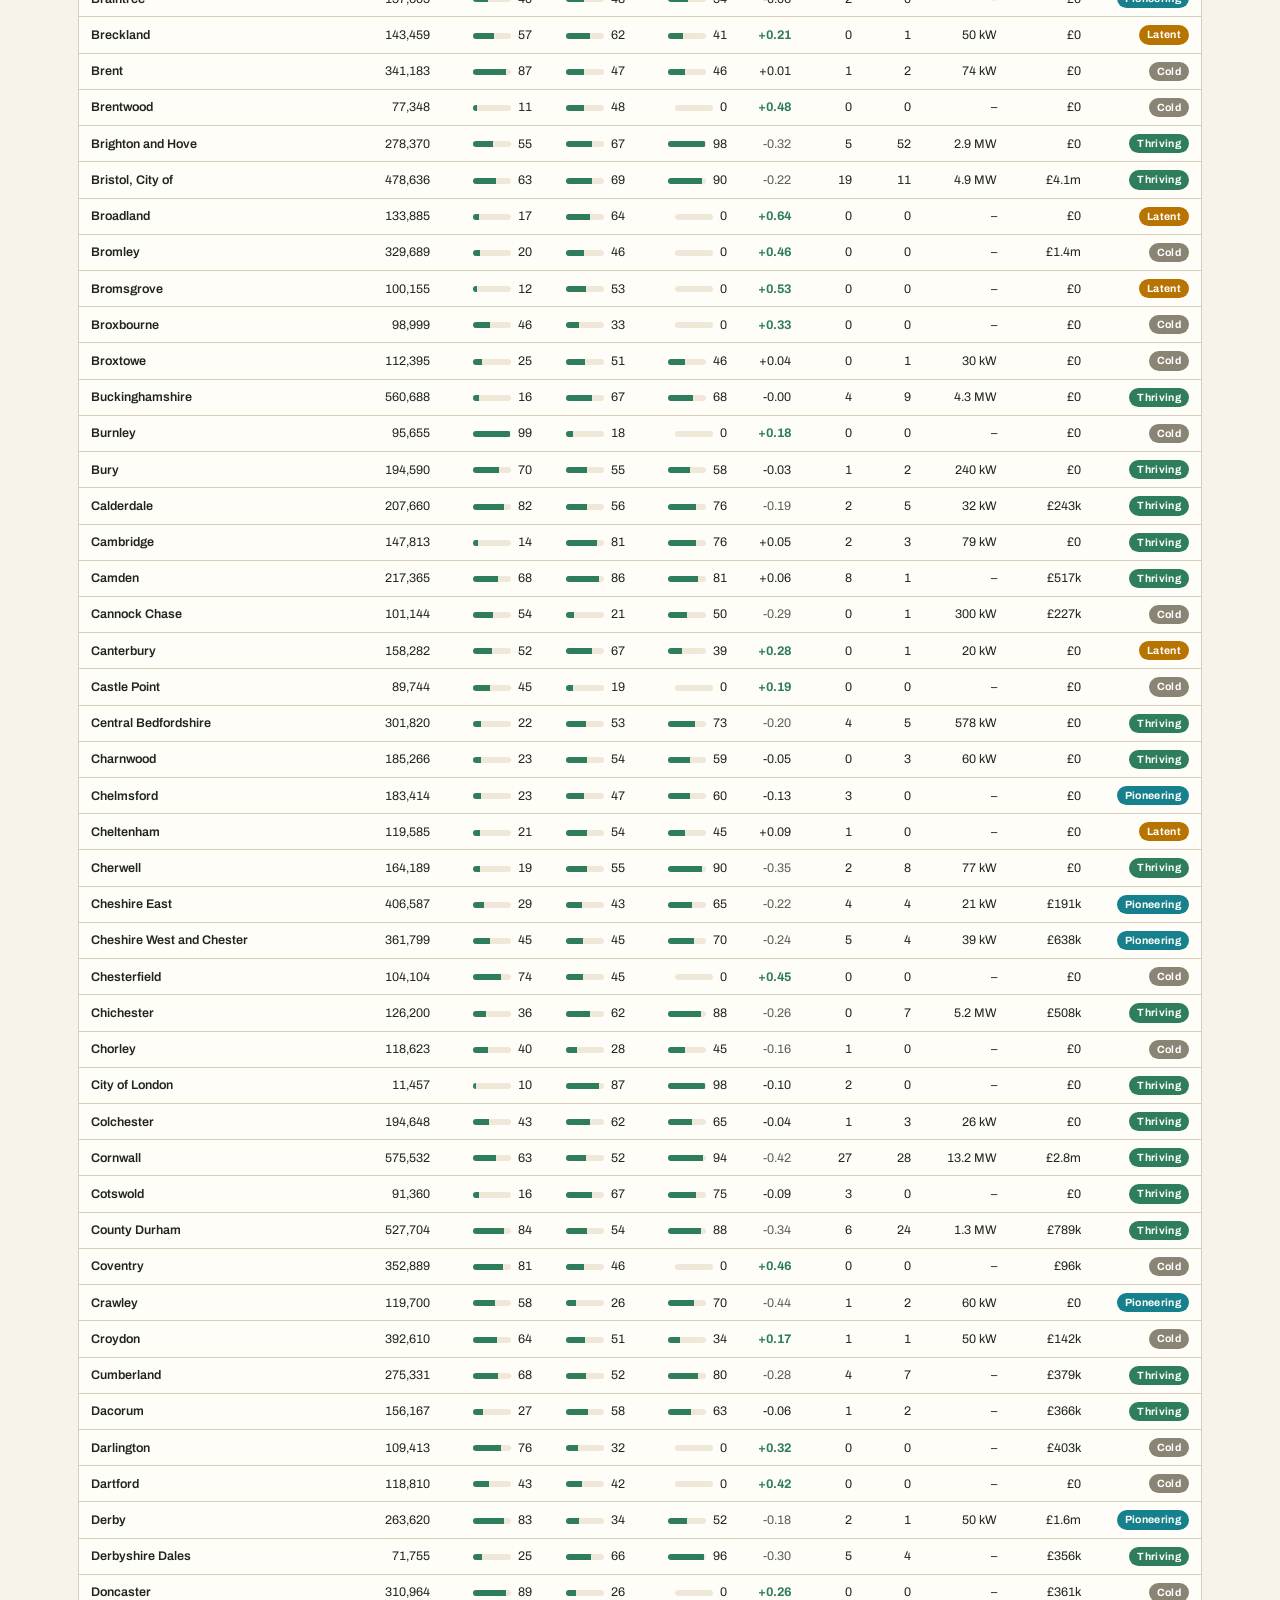
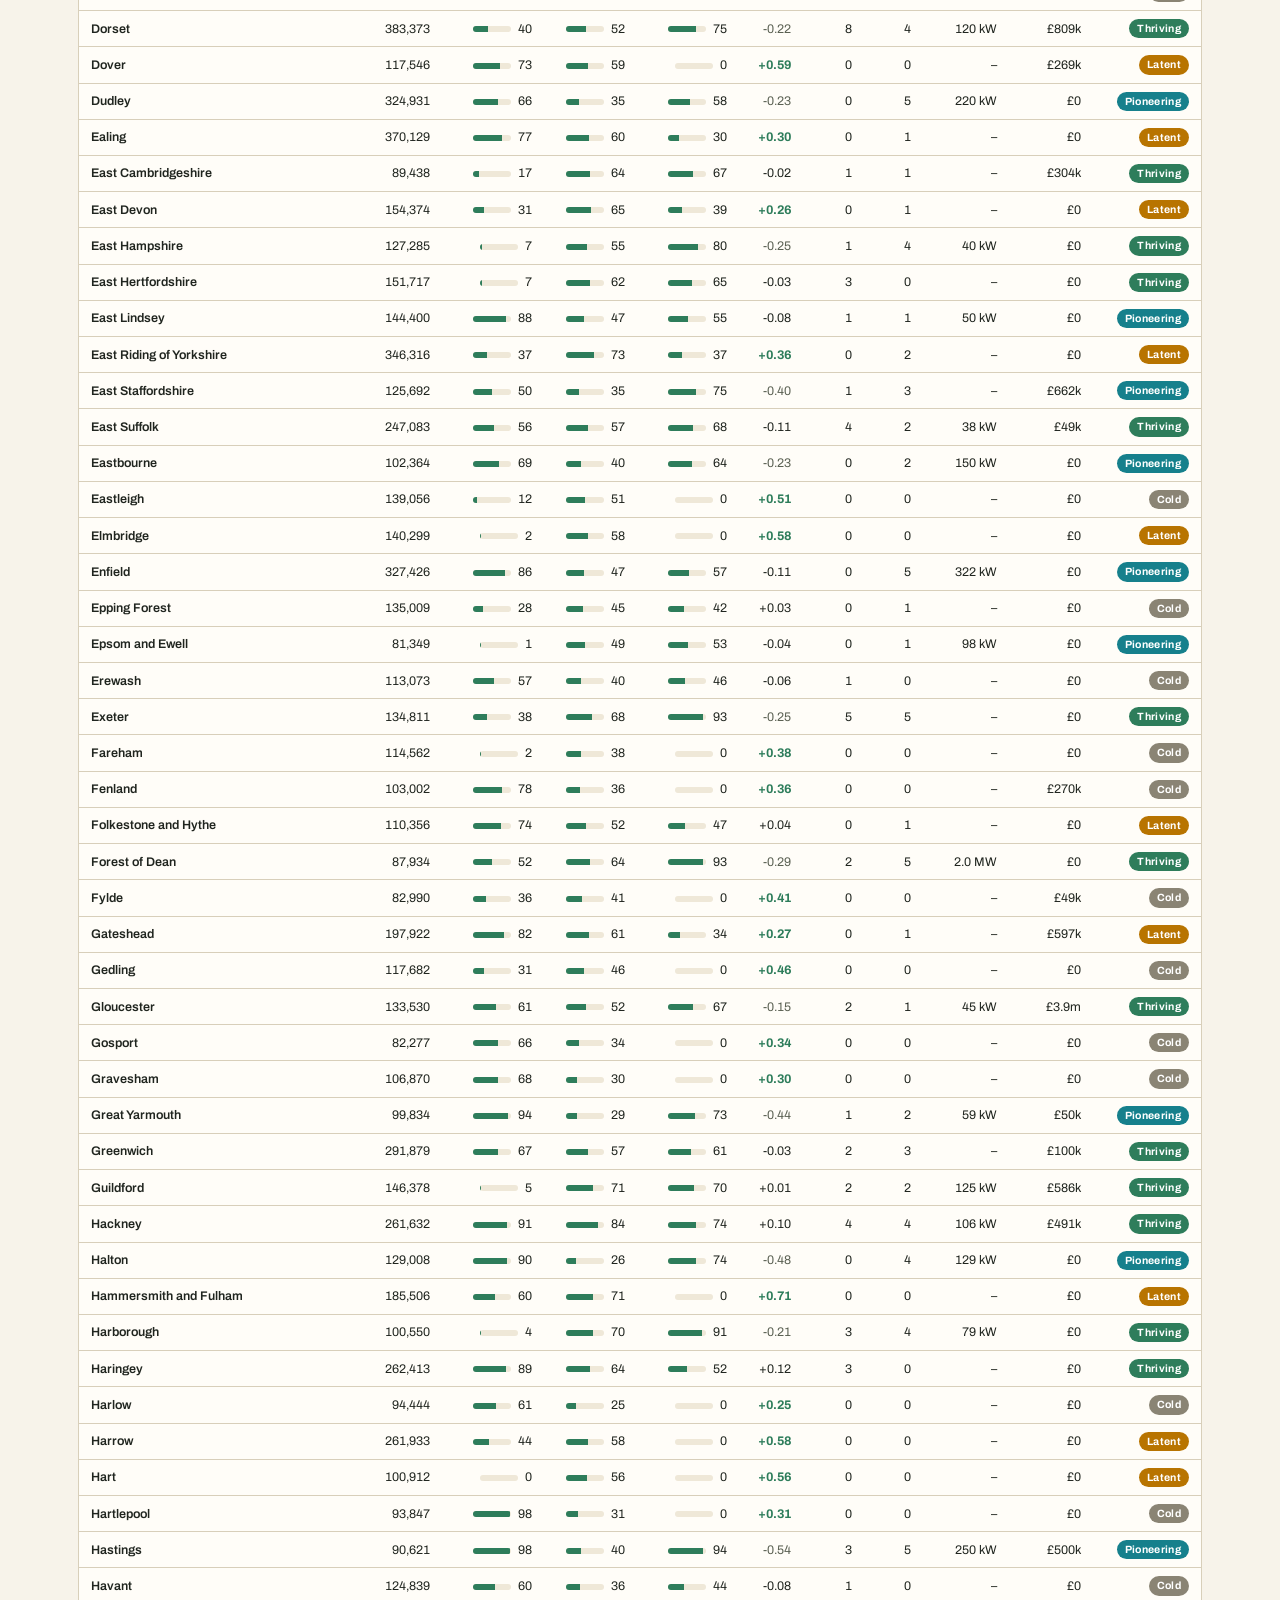
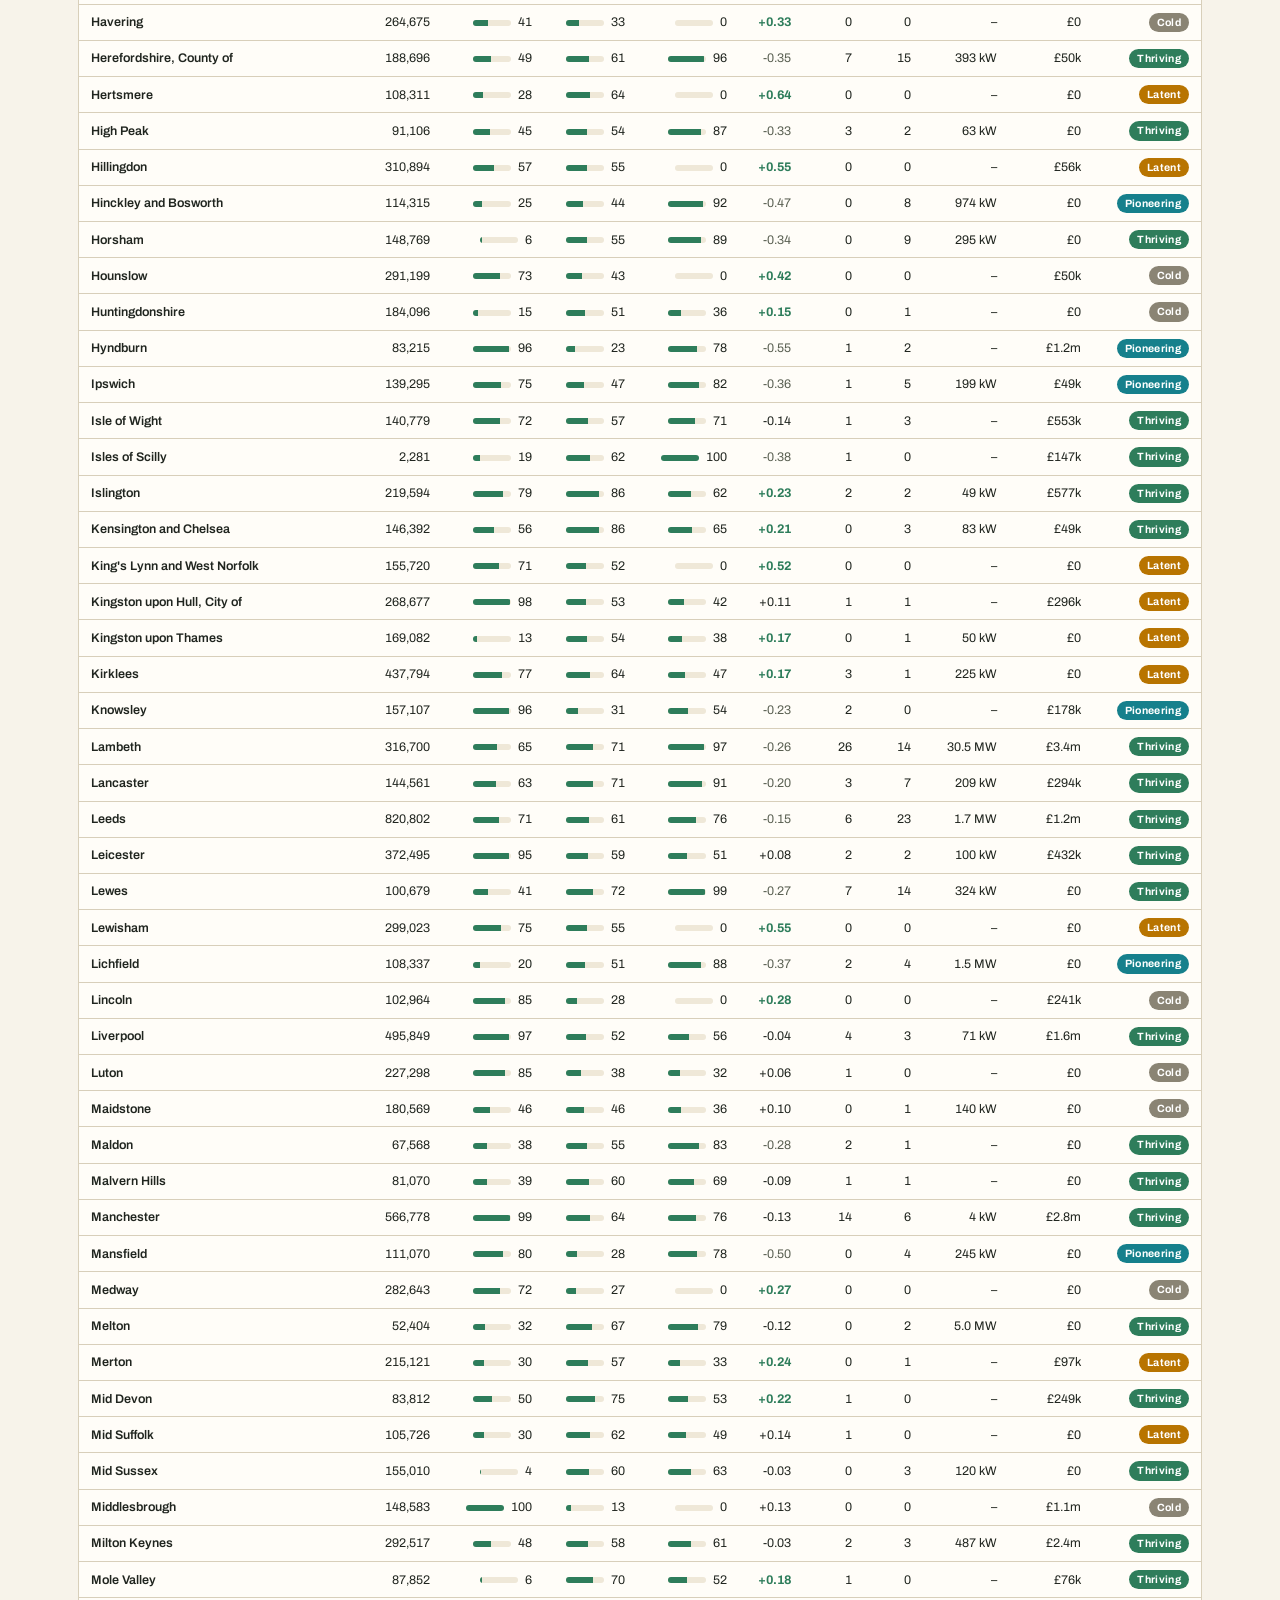
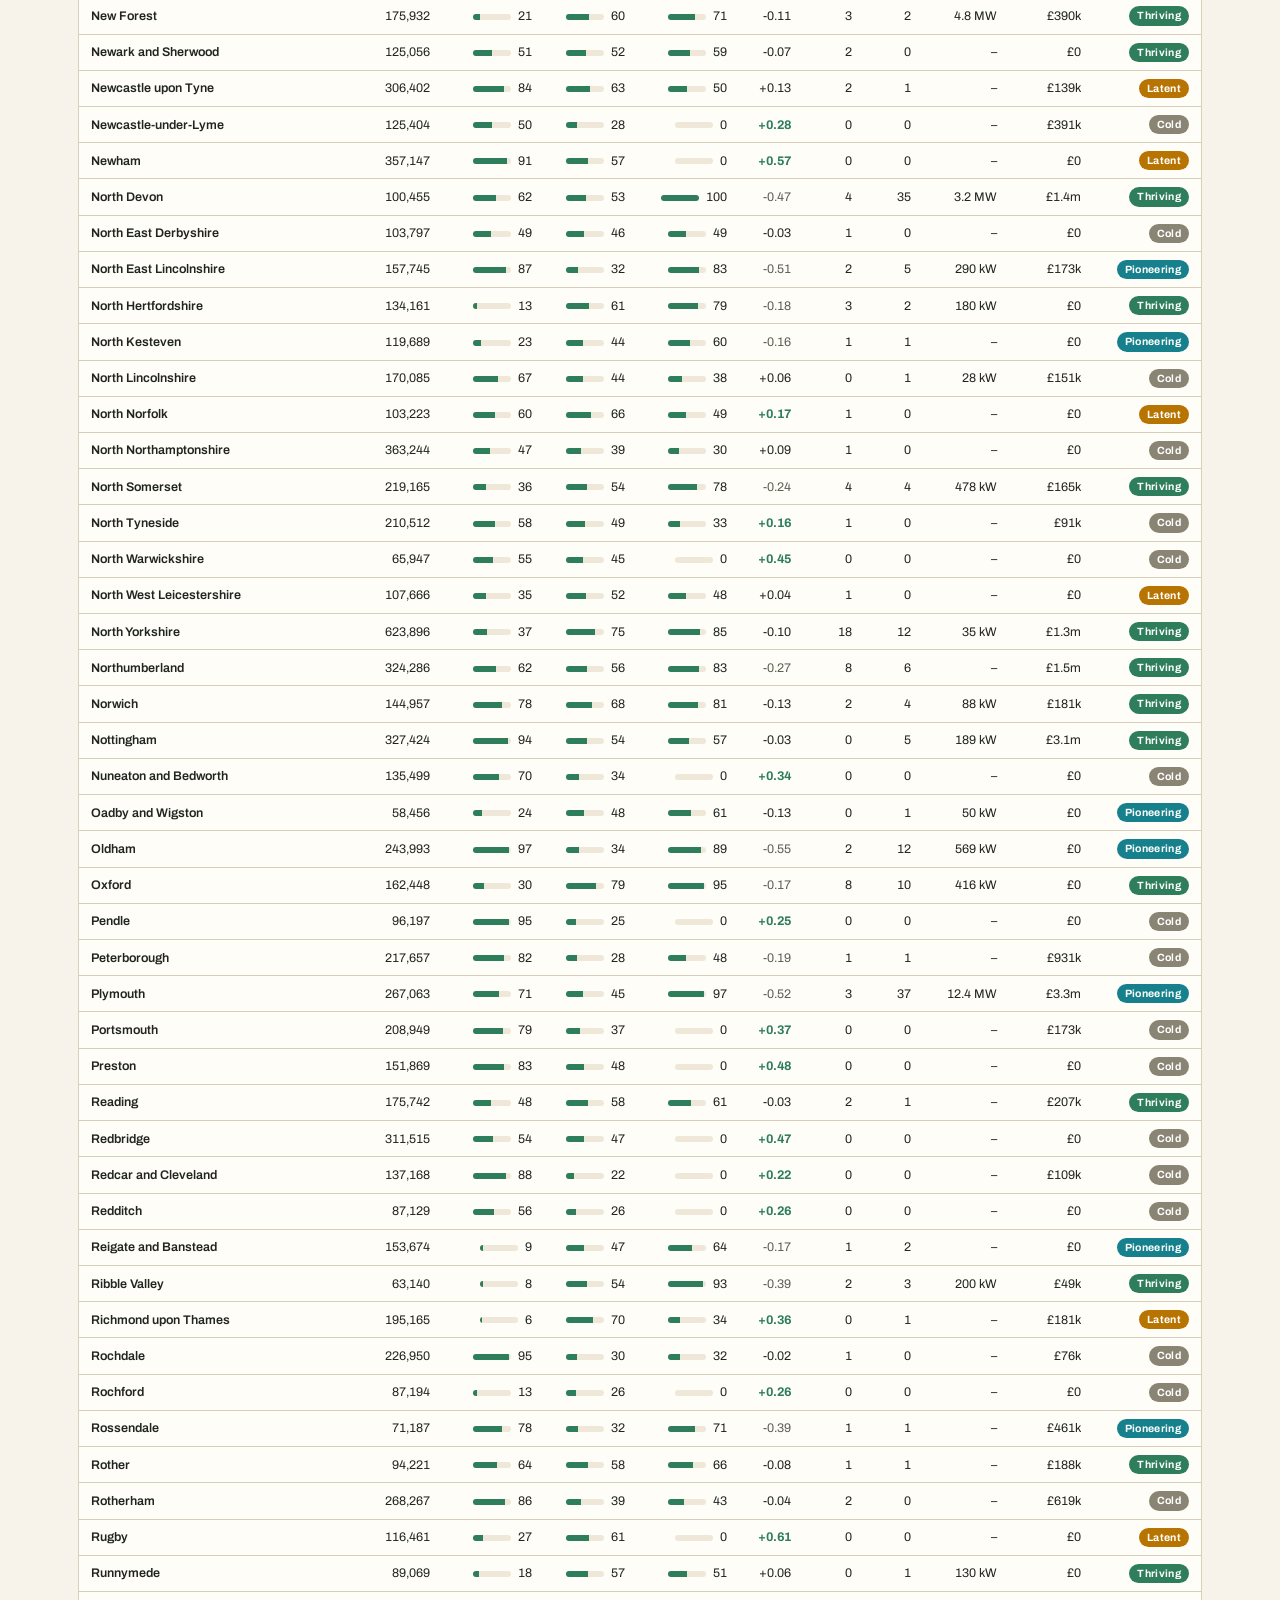
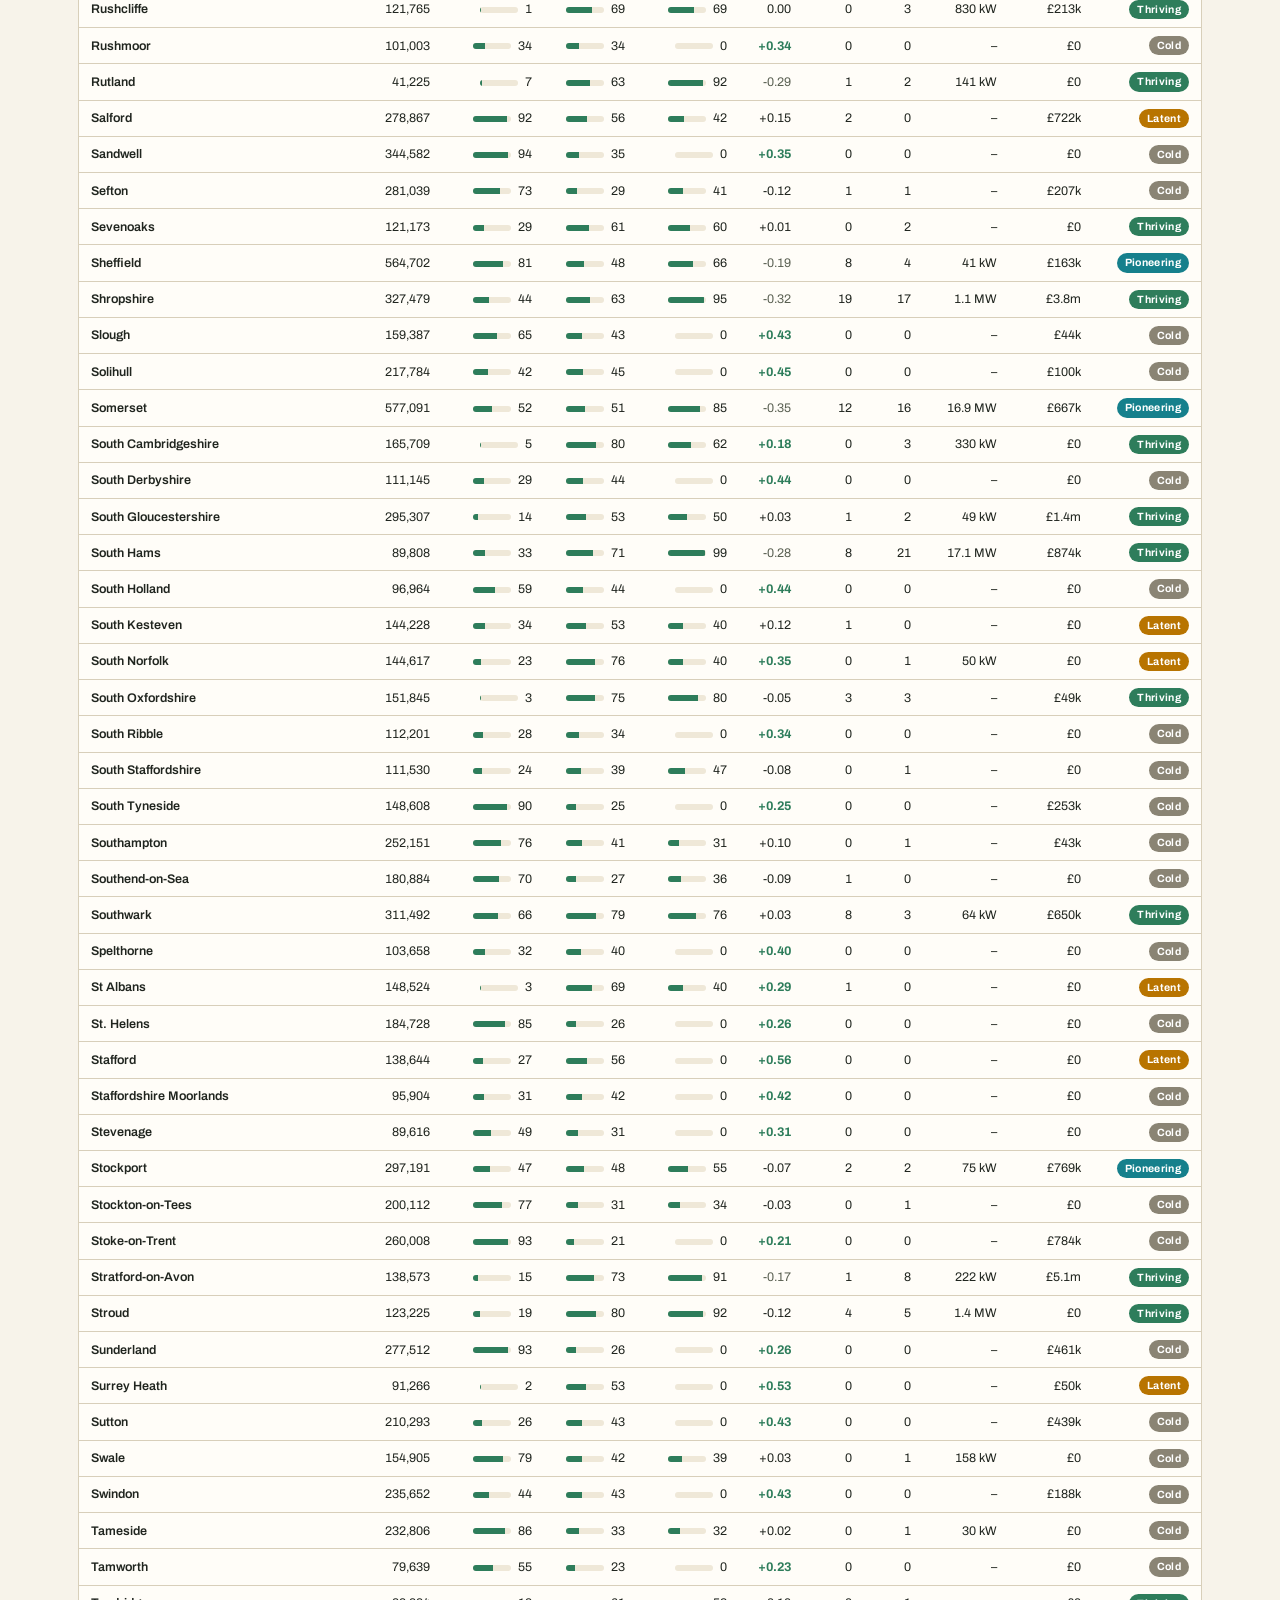
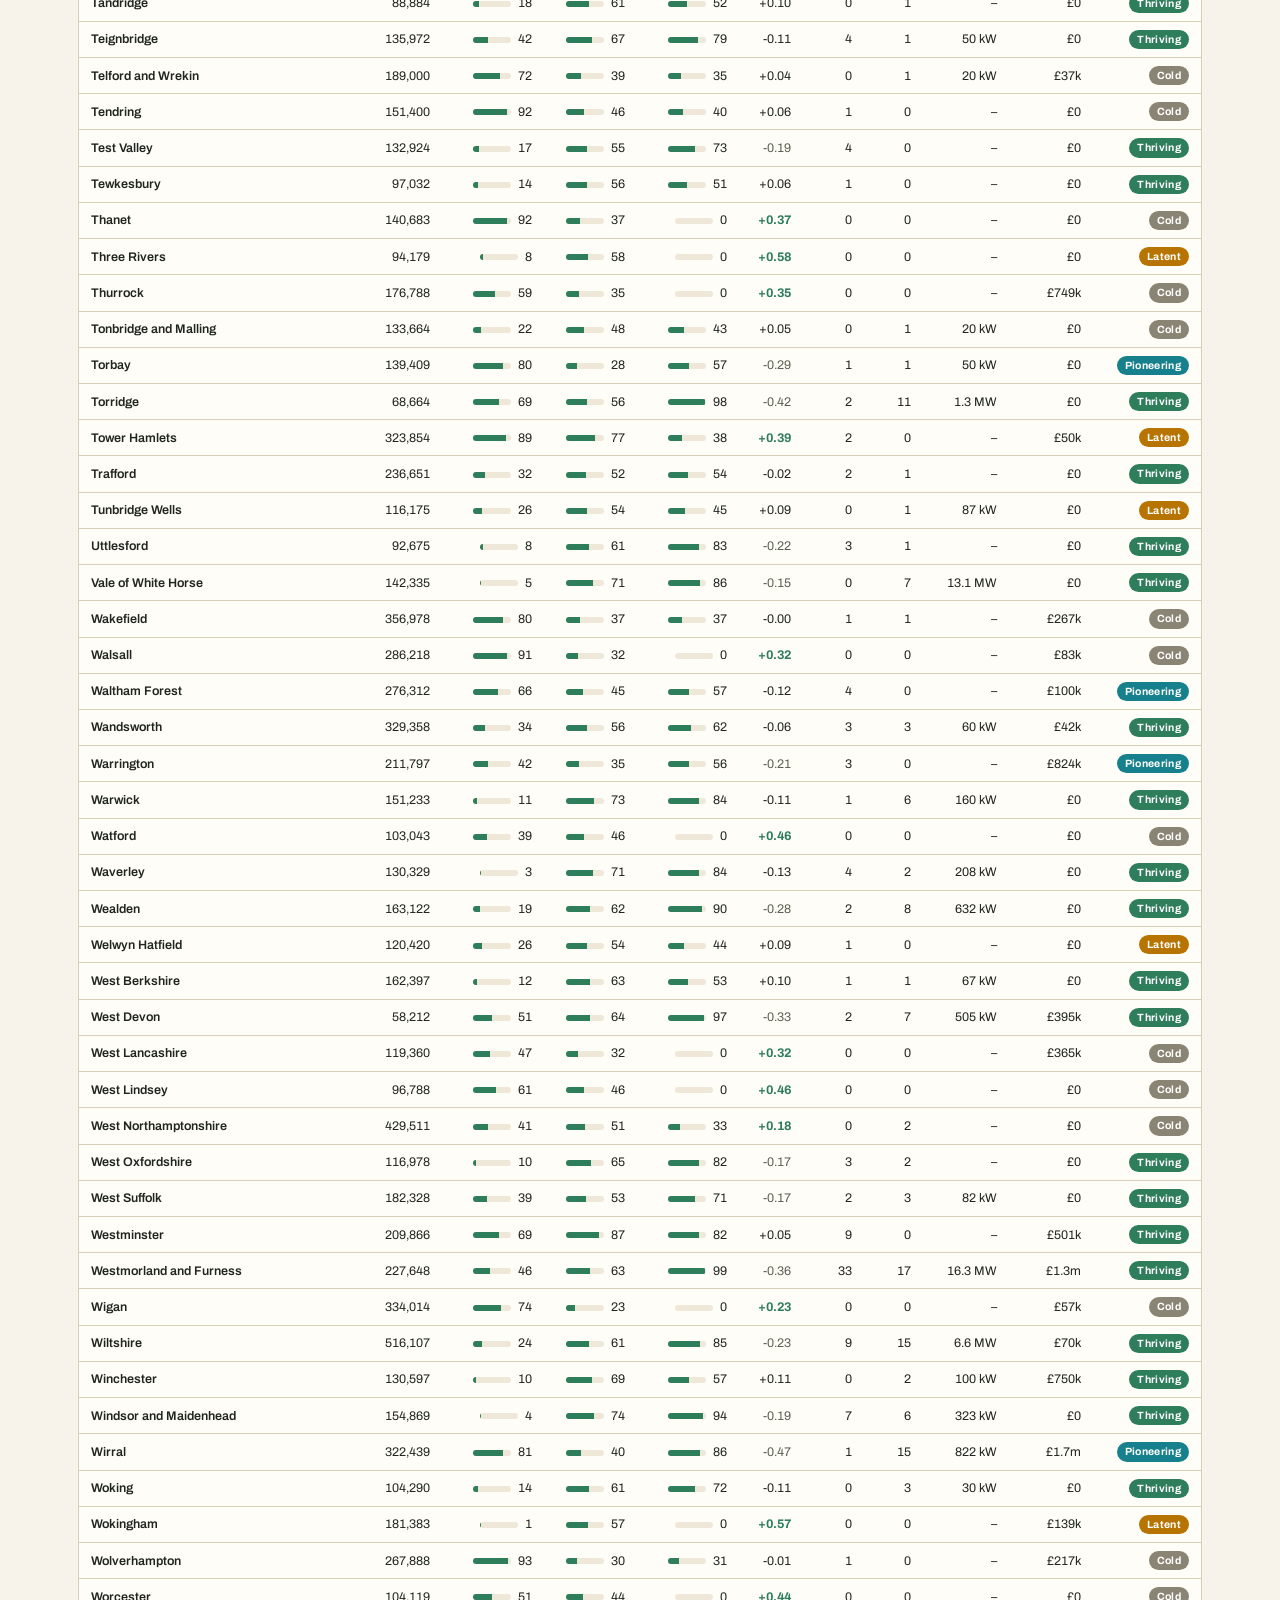
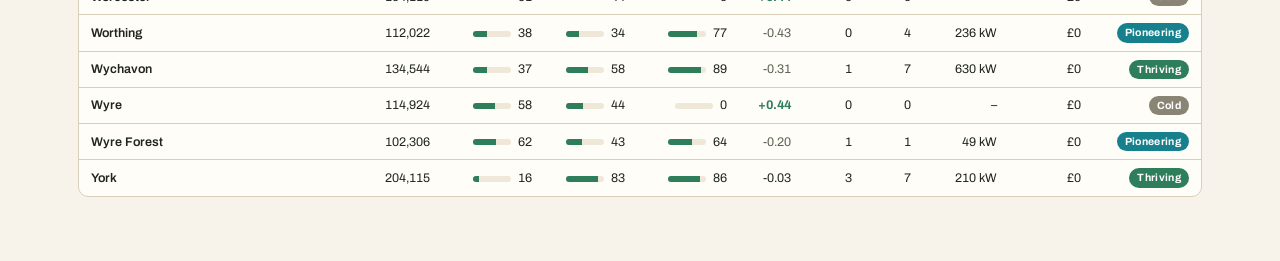
==== commit c555ae75: "Redress: fix cross-source double-counting in the view/static merge The per-grantee view crawl and th" ====
--- a/web/explore.html
+++ b/web/explore.html
@@ -85,8 +85,9 @@
     <p class="small">Caveats: installed capacity comes from the community-maintained CEE map (2024
     vintage) and not every scheme records a size, so capacity totals are a floor, not a census.
     Grid headroom covers only the Northern Powergrid and SSEN SEPD areas; elsewhere readiness uses a
-    neutral grid score. Organisation and redress locations are registered offices or stated project
-    towns, which may differ from where work actually happens. Full sources and method:
+    neutral grid score. Organisation locations are registered offices; redress projects sit at the local
+    authority or town named for the project where known, else the grantee's registered
+    office — either may differ from where work actually happens. Full sources and method:
     <a href="https://github.com/mikefsway/community-energy-explorer" target="_blank" rel="noopener">the repository</a>.</p>
     </div>
   </div>
